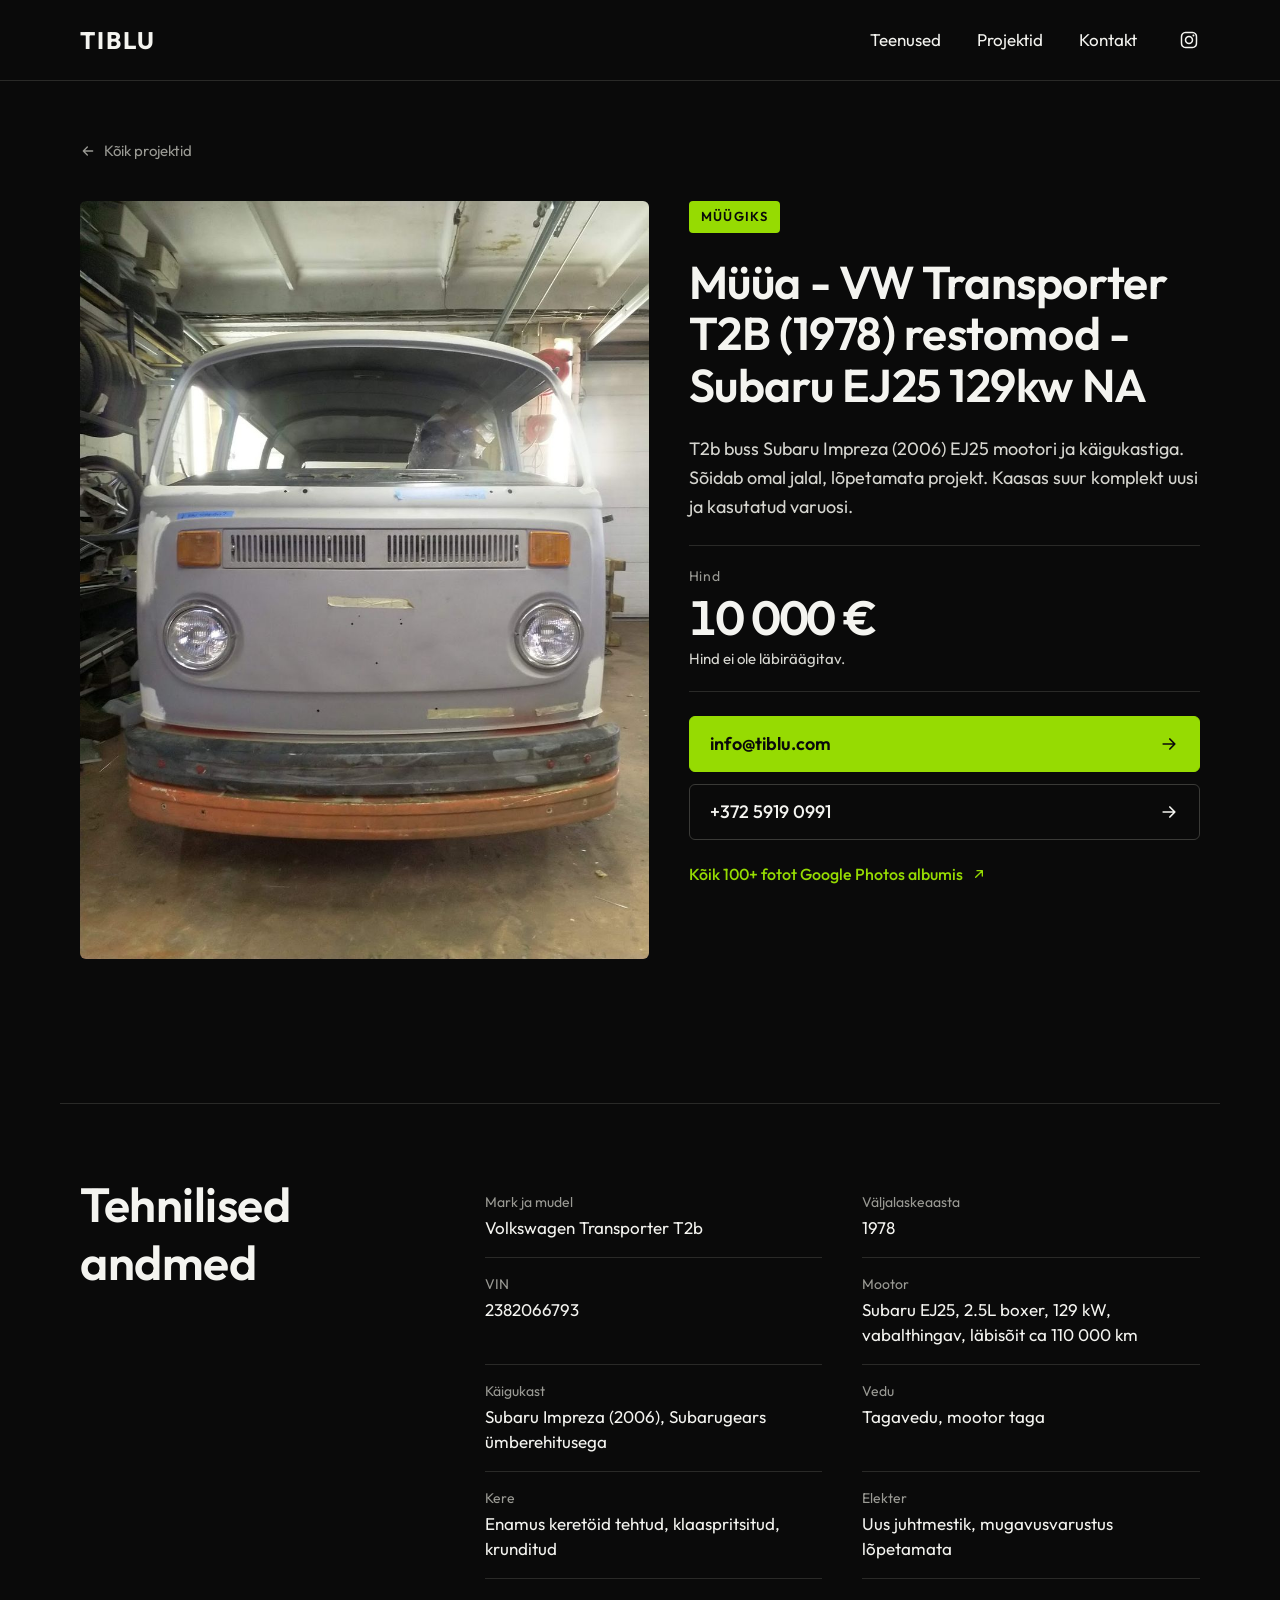
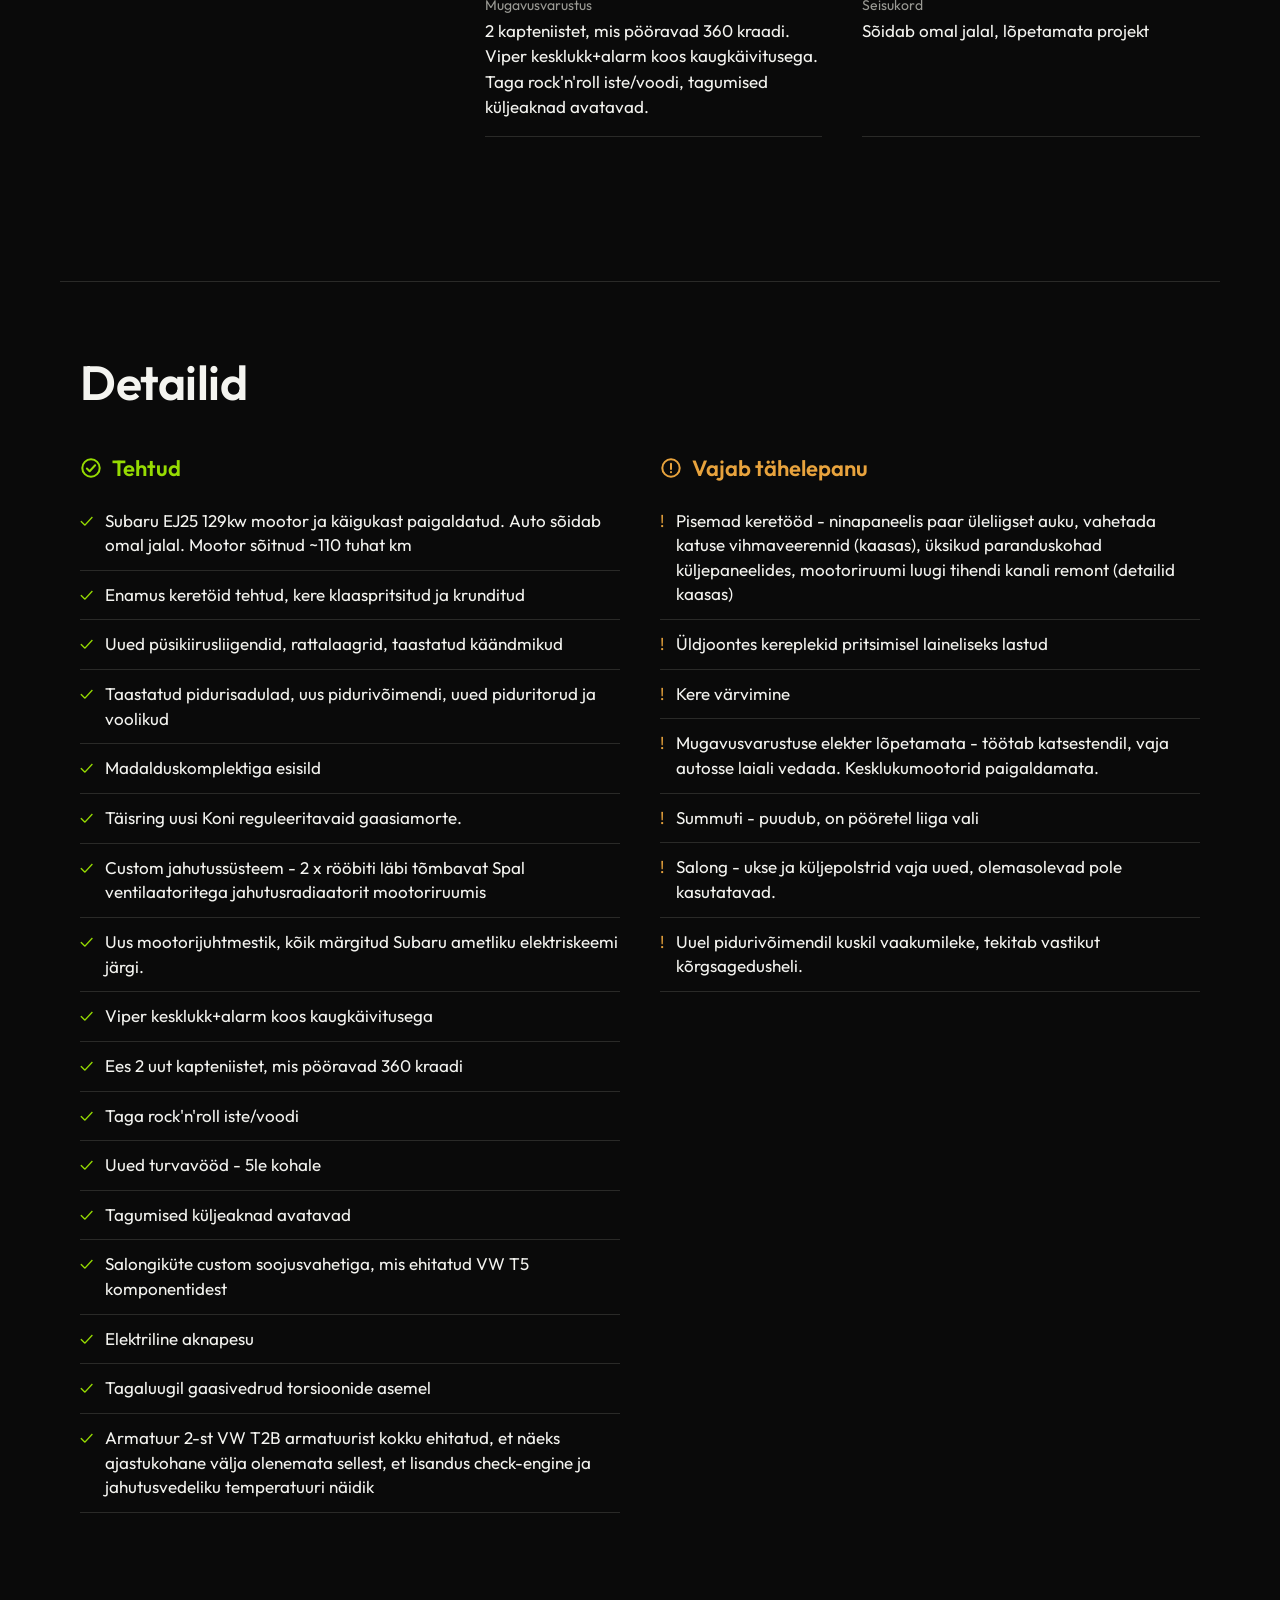
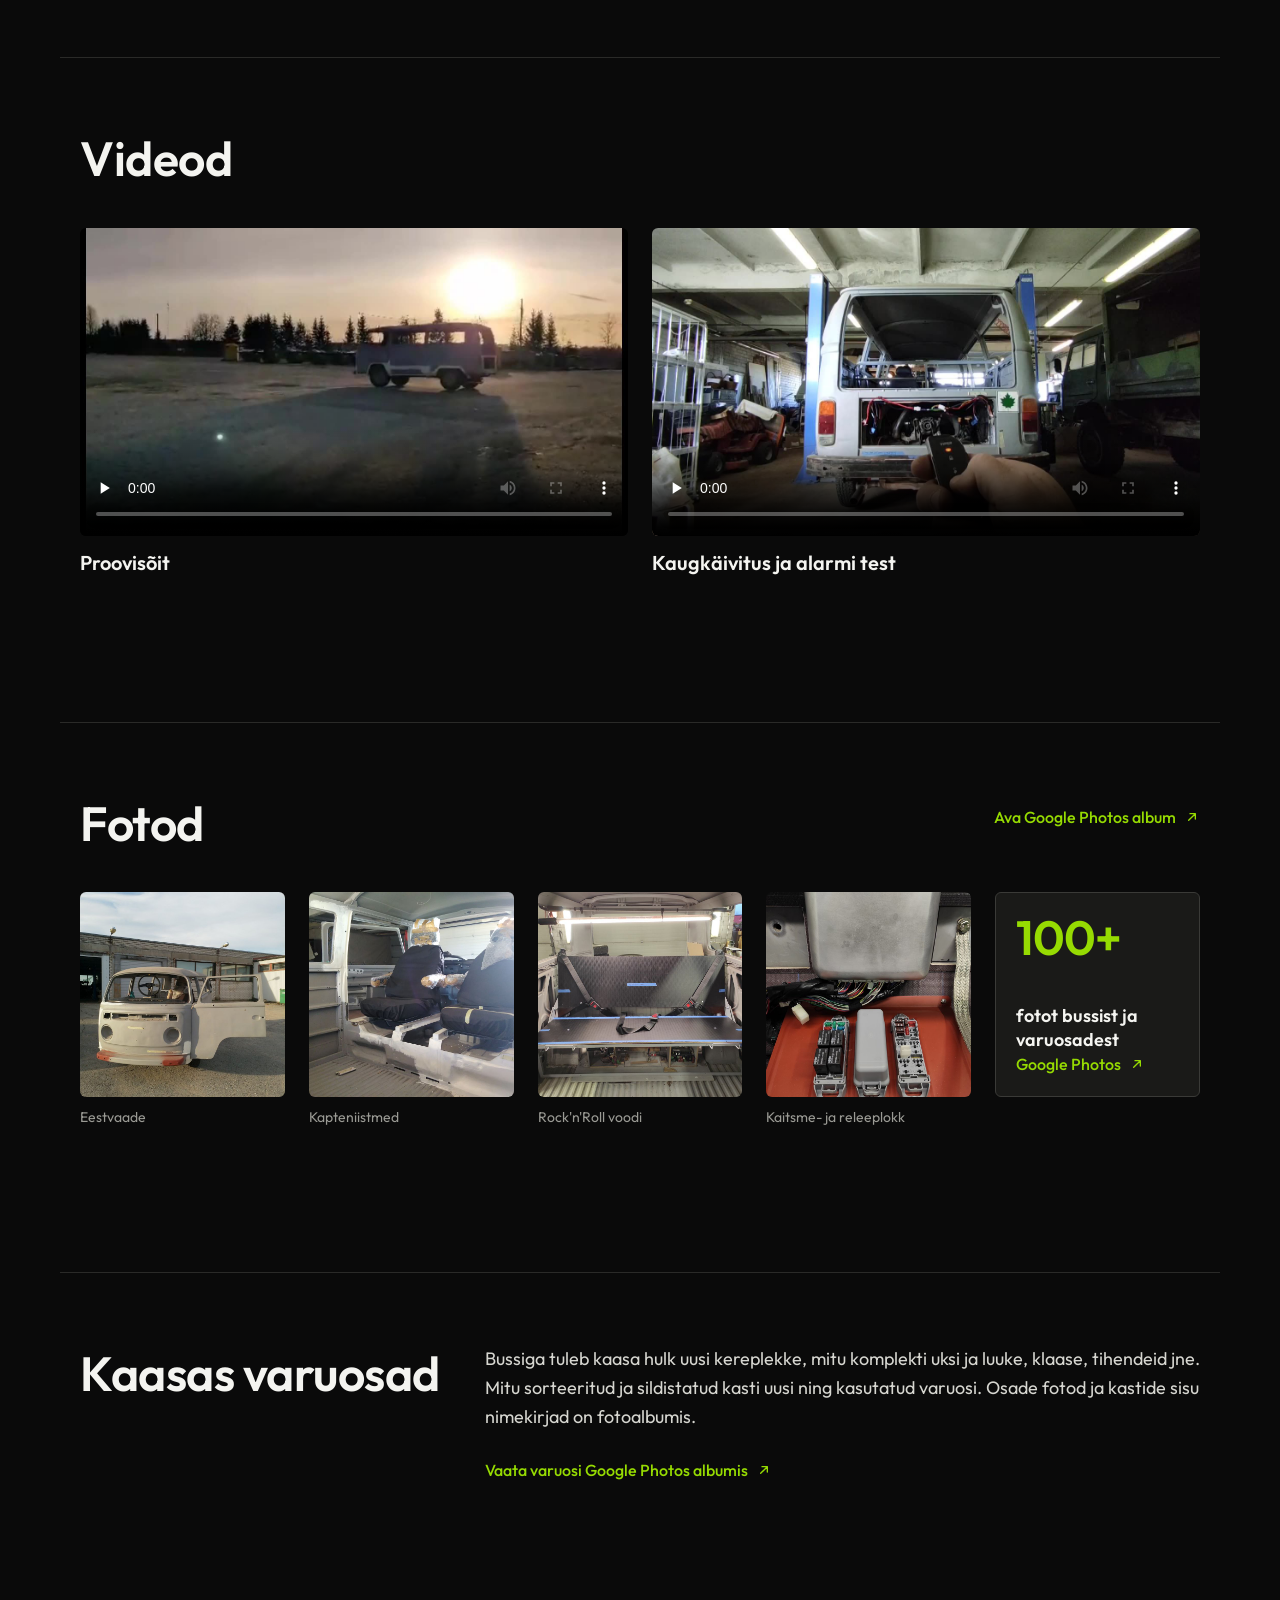
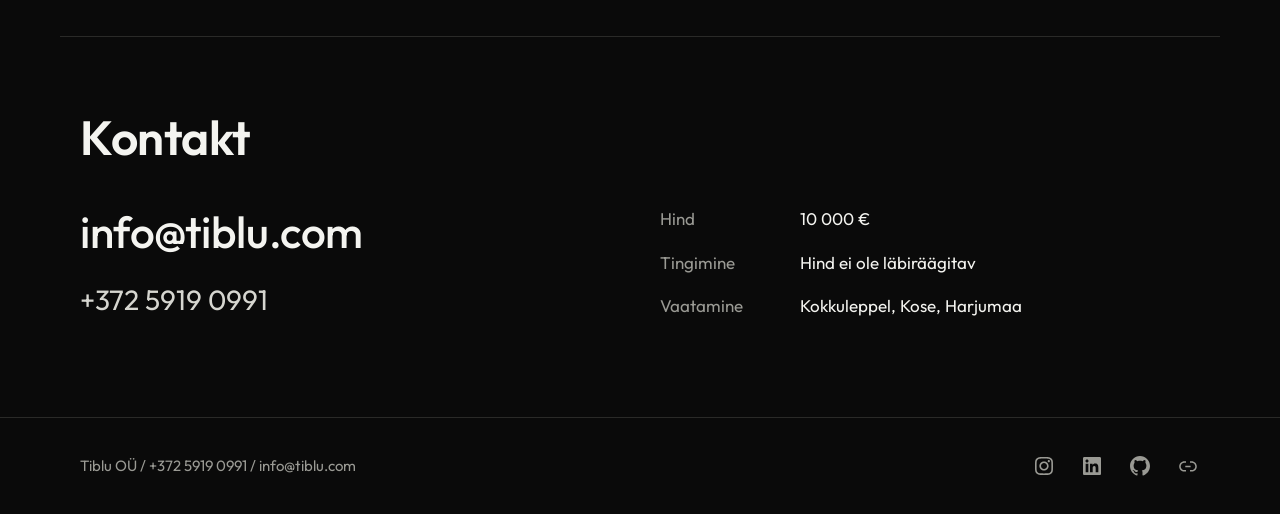
==== muua-vw-transporter-t2b-1978-restomod.html @ f0f24a89 "Add sale page for VW Transporter T2B (1978) restomod New page muua-vw-transporter-t2b-1978-restomod." ====
<!doctype html>
<html lang="et">
<head>
<!-- Google tag (gtag.js) -->
<script async src="https://www.googletagmanager.com/gtag/js?id=G-PZJDCN054G"></script>
<script>
  window.dataLayer = window.dataLayer || [];
  function gtag(){dataLayer.push(arguments);}
  gtag('js', new Date());

  gtag('config', 'G-PZJDCN054G');
</script>
<meta charset="utf-8">
<meta name="viewport" content="width=device-width, initial-scale=1">
<title>Müüa - VW Transporter T2B (1978) restomod - Subaru EJ25 129kw NA</title>
<meta name="description" content="Müüa VW Transporter T2B (1978) restomod Subaru EJ25 2.5L 129 kW vabalthingava mootoriga. Sõidab omal jalal, lõpetamata projekt, kaasas palju varuosi. Hind 10 000 €.">
<link rel="canonical" href="https://tiblu.com/muua-vw-transporter-t2b-1978-restomod.html">
<meta property="og:type" content="product">
<meta property="og:site_name" content="Tiblu OÜ">
<meta property="og:locale" content="et_EE">
<meta property="og:url" content="https://tiblu.com/muua-vw-transporter-t2b-1978-restomod.html">
<meta property="og:title" content="Müüa: VW Transporter T2B (1978) restomod – Subaru EJ25 129 kW">
<meta property="og:description" content="Sõidab omal jalal, lõpetamata projekt, kaasas palju varuosi. Hind 10 000 €, ei ole läbiräägitav.">
<meta property="og:image" content="https://tiblu.com/images/muua-vw-transporter-t2b-1978-restomod/vw-t2b-1978-restomod-subaru-ej25-og.jpg">
<meta property="og:image:type" content="image/jpeg">
<meta property="og:image:width" content="1200">
<meta property="og:image:height" content="630">
<meta property="og:image:alt" content="VW Transporter T2B (1978) kruntvärvis, külgvaade">
<meta property="product:price:amount" content="10000">
<meta property="product:price:currency" content="EUR">
<meta property="product:condition" content="used">
<meta property="product:availability" content="in stock">
<meta name="twitter:card" content="summary_large_image">
<meta name="twitter:title" content="Müüa: VW Transporter T2B (1978) restomod – Subaru EJ25 129 kW">
<meta name="twitter:description" content="Sõidab omal jalal, lõpetamata projekt, kaasas palju varuosi. Hind 10 000 €.">
<meta name="twitter:image" content="https://tiblu.com/images/muua-vw-transporter-t2b-1978-restomod/vw-t2b-1978-restomod-subaru-ej25-og.jpg">
<meta name="twitter:image:alt" content="VW Transporter T2B (1978) kruntvärvis, külgvaade">
<meta name="theme-color" content="#0a0a0a">
<link rel="icon" href="favicon.ico">
<link rel="preconnect" href="https://fonts.googleapis.com">
<link rel="preconnect" href="https://fonts.gstatic.com" crossorigin>
<link rel="stylesheet" href="https://fonts.googleapis.com/css2?family=Outfit:wght@400;500;600;700&amp;display=swap">
<link rel="stylesheet" href="styles.css">
<script type="application/ld+json">
{
  "@context": "https://schema.org",
  "@type": "Car",
  "name": "VW Transporter T2B (1978) restomod – Subaru EJ25 129 kW",
  "description": "VW Transporter T2B (1978) Subaru EJ25 2.5L 129 kW vabalthingava mootori ja Subaru Impreza (2006) käigukastiga. Sõidab omal jalal, lõpetamata projekt, kaasas palju varuosi.",
  "url": "https://tiblu.com/muua-vw-transporter-t2b-1978-restomod.html",
  "image": [
    "https://tiblu.com/images/muua-vw-transporter-t2b-1978-restomod/vw-t2b-1978-restomod-subaru-ej25-og.jpg",
    "https://tiblu.com/images/muua-vw-transporter-t2b-1978-restomod/vw-t2b-1978-restomod-eestvaade-tookojas.jpg",
    "https://tiblu.com/images/muua-vw-transporter-t2b-1978-restomod/vw-t2b-1978-restomod-eestvaade.jpg"
  ],
  "brand": { "@type": "Brand", "name": "Volkswagen" },
  "model": "Transporter T2B",
  "vehicleModelDate": "1978",
  "vehicleIdentificationNumber": "2382066793",
  "bodyType": "Buss",
  "driveWheelConfiguration": "https://schema.org/RearWheelDriveConfiguration",
  "vehicleEngine": {
    "@type": "EngineSpecification",
    "name": "Subaru EJ25",
    "engineDisplacement": { "@type": "QuantitativeValue", "value": 2.5, "unitCode": "LTR" },
    "enginePower": { "@type": "QuantitativeValue", "value": 129, "unitCode": "KWT" }
  },
  "itemCondition": "https://schema.org/UsedCondition",
  "offers": {
    "@type": "Offer",
    "price": "10000",
    "priceCurrency": "EUR",
    "availability": "https://schema.org/InStock",
    "seller": { "@type": "Organization", "name": "Tiblu OÜ", "url": "https://tiblu.com/", "email": "info@tiblu.com", "telephone": "+37259190991" }
  }
}
</script>
</head>
<body>

<header class="site-header">
  <div class="wrap header-inner">
    <a class="logo" href="/">TIBLU</a>
    <nav class="main-nav" aria-label="Peamenüü">
      <a href="/#teenused">Teenused</a>
      <a href="/#projektid">Projektid</a>
      <a href="#kontakt">Kontakt</a>
      <a class="icon-link" href="https://instagram.com/vanaisaautod" aria-label="Instagram"><svg width="24" height="24" viewBox="0 0 24 24" fill="currentColor" aria-hidden="true" focusable="false"><path d="M12,4.622c2.403,0,2.688,0.009,3.637,0.052c0.877,0.04,1.354,0.187,1.671,0.31c0.42,0.163,0.72,0.358,1.035,0.673 c0.315,0.315,0.51,0.615,0.673,1.035c0.123,0.317,0.27,0.794,0.31,1.671c0.043,0.949,0.052,1.234,0.052,3.637 s-0.009,2.688-0.052,3.637c-0.04,0.877-0.187,1.354-0.31,1.671c-0.163,0.42-0.358,0.72-0.673,1.035 c-0.315,0.315-0.615,0.51-1.035,0.673c-0.317,0.123-0.794,0.27-1.671,0.31c-0.949,0.043-1.233,0.052-3.637,0.052 s-2.688-0.009-3.637-0.052c-0.877-0.04-1.354-0.187-1.671-0.31c-0.42-0.163-0.72-0.358-1.035-0.673 c-0.315-0.315-0.51-0.615-0.673-1.035c-0.123-0.317-0.27-0.794-0.31-1.671C4.631,14.688,4.622,14.403,4.622,12 s0.009-2.688,0.052-3.637c0.04-0.877,0.187-1.354,0.31-1.671c0.163-0.42,0.358-0.72,0.673-1.035 c0.315-0.315,0.615-0.51,1.035-0.673c0.317-0.123,0.794-0.27,1.671-0.31C9.312,4.631,9.597,4.622,12,4.622 M12,3 C9.556,3,9.249,3.01,8.289,3.054C7.331,3.098,6.677,3.25,6.105,3.472C5.513,3.702,5.011,4.01,4.511,4.511 c-0.5,0.5-0.808,1.002-1.038,1.594C3.25,6.677,3.098,7.331,3.054,8.289C3.01,9.249,3,9.556,3,12c0,2.444,0.01,2.751,0.054,3.711 c0.044,0.958,0.196,1.612,0.418,2.185c0.23,0.592,0.538,1.094,1.038,1.594c0.5,0.5,1.002,0.808,1.594,1.038 c0.572,0.222,1.227,0.375,2.185,0.418C9.249,20.99,9.556,21,12,21s2.751-0.01,3.711-0.054c0.958-0.044,1.612-0.196,2.185-0.418 c0.592-0.23,1.094-0.538,1.594-1.038c0.5-0.5,0.808-1.002,1.038-1.594c0.222-0.572,0.375-1.227,0.418-2.185 C20.99,14.751,21,14.444,21,12s-0.01-2.751-0.054-3.711c-0.044-0.958-0.196-1.612-0.418-2.185c-0.23-0.592-0.538-1.094-1.038-1.594 c-0.5-0.5-1.002-0.808-1.594-1.038c-0.572-0.222-1.227-0.375-2.185-0.418C14.751,3.01,14.444,3,12,3L12,3z M12,7.378 c-2.552,0-4.622,2.069-4.622,4.622S9.448,16.622,12,16.622s4.622-2.069,4.622-4.622S14.552,7.378,12,7.378z M12,15 c-1.657,0-3-1.343-3-3s1.343-3,3-3s3,1.343,3,3S13.657,15,12,15z M16.804,6.116c-0.596,0-1.08,0.484-1.08,1.08 s0.484,1.08,1.08,1.08c0.596,0,1.08-0.484,1.08-1.08S17.401,6.116,16.804,6.116z"></path></svg></a>
    </nav>
  </div>
</header>

<main>
  <section class="wrap sale-hero">
    <a class="back-link" href="/#projektid"><svg width="16" height="16" viewBox="0 0 24 24" fill="none" stroke="currentColor" stroke-width="2" stroke-linecap="round" stroke-linejoin="round" aria-hidden="true" focusable="false"><path d="M19 12H5M11 6l-6 6 6 6"></path></svg>Kõik projektid</a>

    <div class="sale-hero-grid">
      <div class="sale-hero-media">
        <img src="images/muua-vw-transporter-t2b-1978-restomod/vw-t2b-1978-restomod-eestvaade-tookojas.jpg" alt="VW Transporter T2B (1978) kruntvärvis, eestvaade töökojas" width="960" height="1280" fetchpriority="high" decoding="async">
      </div>

      <div class="sale-hero-info">
        <span class="badge">Müügiks</span>
        <h1 id="top">Müüa - VW Transporter T2B (1978) restomod - Subaru EJ25 129kw NA</h1>
        <p class="sale-lead">T2b buss Subaru Impreza (2006) EJ25 mootori ja käigukastiga. Sõidab omal jalal, lõpetamata projekt. Kaasas suur komplekt uusi ja kasutatud varuosi.</p>

        <div class="price">
          <div class="price-label">Hind</div>
          <div class="price-value">10 000 €</div>
          <div class="price-note">Hind ei ole läbiräägitav.</div>
        </div>

        <div class="cta">
          <a class="button button-primary" href="mailto:info@tiblu.com?subject=VW%20Transporter%20T2B%20(1978)%20restomod">info@tiblu.com<svg width="20" height="20" viewBox="0 0 24 24" fill="none" stroke="currentColor" stroke-width="2" stroke-linecap="round" stroke-linejoin="round" aria-hidden="true" focusable="false"><path d="M5 12h14M13 6l6 6-6 6"></path></svg></a>
          <a class="button" href="tel:+37259190991">+372 5919 0991<svg width="20" height="20" viewBox="0 0 24 24" fill="none" stroke="currentColor" stroke-width="2" stroke-linecap="round" stroke-linejoin="round" aria-hidden="true" focusable="false"><path d="M5 12h14M13 6l6 6-6 6"></path></svg></a>
          <a class="arrow-link" href="https://photos.app.goo.gl/4qUQfoAeT7dQmYuS6" target="_blank" rel="noopener">Kõik 100+ fotot Google Photos albumis<svg width="16" height="16" viewBox="0 0 24 24" fill="none" stroke="currentColor" stroke-width="2" stroke-linecap="round" stroke-linejoin="round" aria-hidden="true" focusable="false"><path d="M7 17L17 7M9 7h8v8"></path></svg></a>
        </div>
      </div>
    </div>
  </section>

  <section id="tehnilised-andmed" class="wrap section section-split">
    <h2>Tehnilised andmed</h2>
    <dl class="specs">
      <div><dt>Mark ja mudel</dt><dd>Volkswagen Transporter T2b</dd></div>
      <div><dt>Väljalaskeaasta</dt><dd>1978</dd></div>
      <div><dt>VIN</dt><dd>2382066793</dd></div>
      <div><dt>Mootor</dt><dd>Subaru EJ25, 2.5L boxer, 129 kW, vabalthingav, läbisõit ca 110 000 km</dd></div>
      <div><dt>Käigukast</dt><dd>Subaru Impreza (2006), Subarugears ümberehitusega</dd></div>
      <div><dt>Vedu</dt><dd>Tagavedu, mootor taga</dd></div>
      <div><dt>Kere</dt><dd>Enamus keretöid tehtud, klaaspritsitud, krunditud</dd></div>
      <div><dt>Elekter</dt><dd>Uus juhtmestik, mugavusvarustus lõpetamata</dd></div>
      <div><dt>Mugavusvarustus</dt><dd>2 kapteniistet, mis pööravad 360 kraadi. Viper kesklukk+alarm koos kaugkäivitusega. Taga rock'n'roll iste/voodi, tagumised küljeaknad avatavad.</dd></div>
      <div><dt>Seisukord</dt><dd>Sõidab omal jalal, lõpetamata projekt</dd></div>
    </dl>
  </section>

  <section id="detailid" class="wrap section">
    <h2>Detailid</h2>
    <div class="checklists">
      <div class="checklist">
        <h3><svg width="22" height="22" viewBox="0 0 24 24" fill="none" stroke="currentColor" stroke-width="2.2" stroke-linecap="round" stroke-linejoin="round" aria-hidden="true" focusable="false"><circle cx="12" cy="12" r="9.5"></circle><path d="M7.5 12.5l3 3 6-6.5"></path></svg>Tehtud</h3>
        <ul>
          <li>Subaru EJ25 129kw mootor ja käigukast paigaldatud. Auto sõidab omal jalal. Mootor sõitnud ~110 tuhat km</li>
          <li>Enamus keretöid tehtud, kere klaaspritsitud ja krunditud</li>
          <li>Uued püsikiirusliigendid, rattalaagrid, taastatud käändmikud</li>
          <li>Taastatud pidurisadulad, uus pidurivõimendi, uued piduritorud ja voolikud</li>
          <li>Madalduskomplektiga esisild</li>
          <li>Täisring uusi Koni reguleeritavaid gaasiamorte.</li>
          <li>Custom jahutussüsteem - 2 x rööbiti läbi tõmbavat Spal ventilaatoritega jahutusradiaatorit mootoriruumis</li>
          <li>Uus mootorijuhtmestik, kõik märgitud Subaru ametliku elektriskeemi järgi.</li>
          <li>Viper kesklukk+alarm koos kaugkäivitusega</li>
          <li>Ees 2 uut kapteniistet, mis pööravad 360 kraadi</li>
          <li>Taga rock'n'roll iste/voodi</li>
          <li>Uued turvavööd - 5le kohale</li>
          <li>Tagumised küljeaknad avatavad</li>
          <li>Salongiküte custom soojusvahetiga, mis ehitatud VW T5 komponentidest</li>
          <li>Elektriline aknapesu</li>
          <li>Tagaluugil gaasivedrud torsioonide asemel</li>
          <li>Armatuur 2-st VW T2B armatuurist kokku ehitatud, et näeks ajastukohane välja olenemata sellest, et lisandus check-engine ja jahutusvedeliku temperatuuri näidik</li>
        </ul>
      </div>
      <div class="checklist checklist-warn">
        <h3><svg width="22" height="22" viewBox="0 0 24 24" fill="none" stroke="currentColor" stroke-width="2.2" stroke-linecap="round" stroke-linejoin="round" aria-hidden="true" focusable="false"><circle cx="12" cy="12" r="9.5"></circle><path d="M12 7.5v5.5M12 16.5v.01"></path></svg>Vajab tähelepanu</h3>
        <ul>
          <li>Pisemad keretööd - ninapaneelis paar üleliigset auku, vahetada katuse vihmaveerennid (kaasas), üksikud paranduskohad küljepaneelides, mootoriruumi luugi tihendi kanali remont (detailid kaasas)</li>
          <li>Üldjoontes kereplekid pritsimisel laineliseks lastud</li>
          <li>Kere värvimine</li>
          <li>Mugavusvarustuse elekter lõpetamata - töötab katsestendil, vaja autosse laiali vedada. Kesklukumootorid paigaldamata.</li>
          <li>Summuti - puudub, on pööretel liiga vali</li>
          <li>Salong - ukse ja küljepolstrid vaja uued, olemasolevad pole kasutatavad.</li>
          <li>Uuel pidurivõimendil kuskil vaakumileke, tekitab vastikut kõrgsagedusheli.</li>
        </ul>
      </div>
    </div>
  </section>

  <section id="videod" class="wrap section">
    <h2>Videod</h2>
    <div class="videos">
      <figure>
        <video controls preload="none" playsinline width="1280" height="720" poster="images/muua-vw-transporter-t2b-1978-restomod/vw-t2b-1978-subaru-ej25-proovisoit-poster.jpg">
          <source src="images/muua-vw-transporter-t2b-1978-restomod/vw-t2b-1978-subaru-ej25-proovisoit.mp4" type="video/mp4">
        </video>
        <figcaption>Proovisõit</figcaption>
      </figure>
      <figure>
        <video controls preload="none" playsinline width="1280" height="720" poster="images/muua-vw-transporter-t2b-1978-restomod/vw-t2b-1978-kaugkaivitus-alarm-poster.jpg">
          <source src="images/muua-vw-transporter-t2b-1978-restomod/vw-t2b-1978-kaugkaivitus-alarm.mp4" type="video/mp4">
        </video>
        <figcaption>Kaugkäivitus ja alarmi test</figcaption>
      </figure>
    </div>
  </section>

  <section id="fotod" class="wrap section">
    <div class="group-head">
      <h2>Fotod</h2>
      <a class="arrow-link" href="https://photos.app.goo.gl/4qUQfoAeT7dQmYuS6" target="_blank" rel="noopener">Ava Google Photos album<svg width="16" height="16" viewBox="0 0 24 24" fill="none" stroke="currentColor" stroke-width="2" stroke-linecap="round" stroke-linejoin="round" aria-hidden="true" focusable="false"><path d="M7 17L17 7M9 7h8v8"></path></svg></a>
    </div>
    <div class="gallery">
      <figure>
        <img src="images/muua-vw-transporter-t2b-1978-restomod/vw-t2b-1978-restomod-eestvaade.jpg" alt="VW T2B eestvaade õues, juhiuks avatud" width="800" height="800" loading="lazy" decoding="async">
        <figcaption>Eestvaade</figcaption>
      </figure>
      <figure>
        <img src="images/muua-vw-transporter-t2b-1978-restomod/vw-t2b-1978-kapteniistmed.jpg" alt="Kaks pööratavat kapteniistet salongis" width="800" height="800" loading="lazy" decoding="async">
        <figcaption>Kapteniistmed</figcaption>
      </figure>
      <figure>
        <img src="images/muua-vw-transporter-t2b-1978-restomod/vw-t2b-1978-rock-n-roll-voodi.jpg" alt="Rock'n'Roll iste/voodi salongi tagaosas" width="800" height="800" loading="lazy" decoding="async">
        <figcaption>Rock'n'Roll voodi</figcaption>
      </figure>
      <figure>
        <img src="images/muua-vw-transporter-t2b-1978-restomod/vw-t2b-1978-kaitsme-ja-releeplokk.jpg" alt="Kaitsme- ja releeplokk" width="800" height="800" loading="lazy" decoding="async">
        <figcaption>Kaitsme- ja releeplokk</figcaption>
      </figure>
      <a class="album-tile" href="https://photos.app.goo.gl/4qUQfoAeT7dQmYuS6" target="_blank" rel="noopener">
        <span class="album-tile-count">100+</span>
        <span>
          <span class="album-tile-text">fotot bussist ja varuosadest</span>
          <span class="arrow-link">Google Photos<svg width="16" height="16" viewBox="0 0 24 24" fill="none" stroke="currentColor" stroke-width="2" stroke-linecap="round" stroke-linejoin="round" aria-hidden="true" focusable="false"><path d="M7 17L17 7M9 7h8v8"></path></svg></span>
        </span>
      </a>
    </div>
  </section>

  <section id="varuosad" class="wrap section section-split">
    <h2>Kaasas varuosad</h2>
    <div class="parts">
      <p>Bussiga tuleb kaasa hulk uusi kereplekke, mitu komplekti uksi ja luuke, klaase, tihendeid jne. Mitu sorteeritud ja sildistatud kasti uusi ning kasutatud varuosi. Osade fotod ja kastide sisu nimekirjad on fotoalbumis.</p>
      <a class="arrow-link" href="https://photos.app.goo.gl/4qUQfoAeT7dQmYuS6" target="_blank" rel="noopener">Vaata varuosi Google Photos albumis<svg width="16" height="16" viewBox="0 0 24 24" fill="none" stroke="currentColor" stroke-width="2" stroke-linecap="round" stroke-linejoin="round" aria-hidden="true" focusable="false"><path d="M7 17L17 7M9 7h8v8"></path></svg></a>
    </div>
  </section>

  <section id="kontakt" class="wrap section">
    <h2>Kontakt</h2>
    <div class="contact">
      <div class="contact-main">
        <a class="contact-email" href="mailto:info@tiblu.com?subject=VW%20Transporter%20T2B%20(1978)%20restomod">info@tiblu.com</a>
        <a class="contact-phone" href="tel:+37259190991">+372 5919 0991</a>
      </div>
      <dl class="contact-details">
        <dt>Hind</dt><dd>10 000 €</dd>
        <dt>Tingimine</dt><dd>Hind ei ole läbiräägitav</dd>
        <dt>Vaatamine</dt><dd>Kokkuleppel, Kose, Harjumaa</dd>
      </dl>
    </div>
  </section>
</main>

<footer class="site-footer">
  <div class="wrap footer-inner">
    <span>Tiblu OÜ / +372 5919 0991 / info@tiblu.com</span>
    <nav class="social" aria-label="Sotsiaalmeedia">
      <a class="icon-link" href="https://instagram.com/vanaisaautod" aria-label="Instagram"><svg width="24" height="24" viewBox="0 0 24 24" fill="currentColor" aria-hidden="true" focusable="false"><path d="M12,4.622c2.403,0,2.688,0.009,3.637,0.052c0.877,0.04,1.354,0.187,1.671,0.31c0.42,0.163,0.72,0.358,1.035,0.673 c0.315,0.315,0.51,0.615,0.673,1.035c0.123,0.317,0.27,0.794,0.31,1.671c0.043,0.949,0.052,1.234,0.052,3.637 s-0.009,2.688-0.052,3.637c-0.04,0.877-0.187,1.354-0.31,1.671c-0.163,0.42-0.358,0.72-0.673,1.035 c-0.315,0.315-0.615,0.51-1.035,0.673c-0.317,0.123-0.794,0.27-1.671,0.31c-0.949,0.043-1.233,0.052-3.637,0.052 s-2.688-0.009-3.637-0.052c-0.877-0.04-1.354-0.187-1.671-0.31c-0.42-0.163-0.72-0.358-1.035-0.673 c-0.315-0.315-0.51-0.615-0.673-1.035c-0.123-0.317-0.27-0.794-0.31-1.671C4.631,14.688,4.622,14.403,4.622,12 s0.009-2.688,0.052-3.637c0.04-0.877,0.187-1.354,0.31-1.671c0.163-0.42,0.358-0.72,0.673-1.035 c0.315-0.315,0.615-0.51,1.035-0.673c0.317-0.123,0.794-0.27,1.671-0.31C9.312,4.631,9.597,4.622,12,4.622 M12,3 C9.556,3,9.249,3.01,8.289,3.054C7.331,3.098,6.677,3.25,6.105,3.472C5.513,3.702,5.011,4.01,4.511,4.511 c-0.5,0.5-0.808,1.002-1.038,1.594C3.25,6.677,3.098,7.331,3.054,8.289C3.01,9.249,3,9.556,3,12c0,2.444,0.01,2.751,0.054,3.711 c0.044,0.958,0.196,1.612,0.418,2.185c0.23,0.592,0.538,1.094,1.038,1.594c0.5,0.5,1.002,0.808,1.594,1.038 c0.572,0.222,1.227,0.375,2.185,0.418C9.249,20.99,9.556,21,12,21s2.751-0.01,3.711-0.054c0.958-0.044,1.612-0.196,2.185-0.418 c0.592-0.23,1.094-0.538,1.594-1.038c0.5-0.5,0.808-1.002,1.038-1.594c0.222-0.572,0.375-1.227,0.418-2.185 C20.99,14.751,21,14.444,21,12s-0.01-2.751-0.054-3.711c-0.044-0.958-0.196-1.612-0.418-2.185c-0.23-0.592-0.538-1.094-1.038-1.594 c-0.5-0.5-1.002-0.808-1.594-1.038c-0.572-0.222-1.227-0.375-2.185-0.418C14.751,3.01,14.444,3,12,3L12,3z M12,7.378 c-2.552,0-4.622,2.069-4.622,4.622S9.448,16.622,12,16.622s4.622-2.069,4.622-4.622S14.552,7.378,12,7.378z M12,15 c-1.657,0-3-1.343-3-3s1.343-3,3-3s3,1.343,3,3S13.657,15,12,15z M16.804,6.116c-0.596,0-1.08,0.484-1.08,1.08 s0.484,1.08,1.08,1.08c0.596,0,1.08-0.484,1.08-1.08S17.401,6.116,16.804,6.116z"></path></svg></a>
      <a class="icon-link" href="https://ee.linkedin.com/company/tiblu-o%C3%BC" aria-label="LinkedIn"><svg width="24" height="24" viewBox="0 0 24 24" fill="currentColor" aria-hidden="true" focusable="false"><path d="M19.7,3H4.3C3.582,3,3,3.582,3,4.3v15.4C3,20.418,3.582,21,4.3,21h15.4c0.718,0,1.3-0.582,1.3-1.3V4.3 C21,3.582,20.418,3,19.7,3z M8.339,18.338H5.667v-8.59h2.672V18.338z M7.004,8.574c-0.857,0-1.549-0.694-1.549-1.548 c0-0.855,0.691-1.548,1.549-1.548c0.854,0,1.547,0.694,1.547,1.548C8.551,7.881,7.858,8.574,7.004,8.574z M18.339,18.338h-2.669 v-4.177c0-0.996-0.017-2.278-1.387-2.278c-1.389,0-1.601,1.086-1.601,2.206v4.249h-2.667v-8.59h2.559v1.174h0.037 c0.356-0.675,1.227-1.387,2.526-1.387c2.703,0,3.203,1.779,3.203,4.092V18.338z"></path></svg></a>
      <a class="icon-link" href="https://github.com/tiblu" aria-label="GitHub"><svg width="24" height="24" viewBox="0 0 24 24" fill="currentColor" aria-hidden="true" focusable="false"><path d="M12,2C6.477,2,2,6.477,2,12c0,4.419,2.865,8.166,6.839,9.489c0.5,0.09,0.682-0.218,0.682-0.484 c0-0.236-0.009-0.866-0.014-1.699c-2.782,0.602-3.369-1.34-3.369-1.34c-0.455-1.157-1.11-1.465-1.11-1.465 c-0.909-0.62,0.069-0.608,0.069-0.608c1.004,0.071,1.532,1.03,1.532,1.03c0.891,1.529,2.341,1.089,2.91,0.833 c0.091-0.647,0.349-1.086,0.635-1.337c-2.22-0.251-4.555-1.111-4.555-4.943c0-1.091,0.39-1.984,1.03-2.682 C6.546,8.54,6.202,7.524,6.746,6.148c0,0,0.84-0.269,2.75,1.025C10.295,6.95,11.15,6.84,12,6.836 c0.85,0.004,1.705,0.114,2.504,0.336c1.909-1.294,2.748-1.025,2.748-1.025c0.546,1.376,0.202,2.394,0.1,2.646 c0.64,0.699,1.026,1.591,1.026,2.682c0,3.841-2.337,4.687-4.565,4.935c0.359,0.307,0.679,0.917,0.679,1.852 c0,1.335-0.012,2.415-0.012,2.741c0,0.269,0.18,0.579,0.688,0.481C19.138,20.161,22,16.416,22,12C22,6.477,17.523,2,12,2z"></path></svg></a>
      <a class="icon-link" href="https://www.printables.com/@tiblu_995204" aria-label="Printables"><svg width="24" height="24" viewBox="0 0 24 24" fill="currentColor" aria-hidden="true" focusable="false"><path d="M15.6,7.2H14v1.5h1.6c2,0,3.7,1.7,3.7,3.7s-1.7,3.7-3.7,3.7H14v1.5h1.6c2.8,0,5.2-2.3,5.2-5.2,0-2.9-2.3-5.2-5.2-5.2zM4.7,12.4c0-2,1.7-3.7,3.7-3.7H10V7.2H8.4c-2.9,0-5.2,2.3-5.2,5.2,0,2.9,2.3,5.2,5.2,5.2H10v-1.5H8.4c-2,0-3.7-1.7-3.7-3.7zm4.6.9h5.3v-1.5H9.3v1.5z"></path></svg></a>
    </nav>
  </div>
</footer>

</body>
</html>
---- styles.css ----
:root {
  --bg: #0a0a0a;
  --bg-raised: #1a1a18;
  --fg: #f4f4f0;
  --fg-soft: #d6d6d0;
  --muted: #9a9a94;
  --line: #2a2a28;
  --line-strong: #3a3a37;
  --accent: #96db02;
  --warn: #e8a33d;
  --wrap: 1120px;
  --gutter: 20px;
}

*, *::before, *::after { box-sizing: border-box; }

html { scroll-behavior: smooth; scroll-padding-top: 16px; }

body {
  margin: 0;
  background: var(--bg);
  color: var(--fg);
  font-family: Outfit, system-ui, sans-serif;
  font-size: 16px;
  line-height: 1.5;
  -webkit-font-smoothing: antialiased;
}

a { color: var(--fg); text-decoration: none; }
a:hover { color: var(--accent); }
a:focus-visible, button:focus-visible { outline: 2px solid var(--accent); outline-offset: 2px; }

h1, h2, h3, h4, p, ul, dl, dd { margin: 0; }
img { display: block; max-width: 100%; }

.wrap {
  width: 100%;
  max-width: calc(var(--wrap) + 2 * var(--gutter));
  margin: 0 auto;
  padding: 0 var(--gutter);
}

.muted { color: var(--muted); font-size: 15px; }

/* Header */
.site-header { border-bottom: 1px solid var(--line); }
.header-inner { height: 80px; display: flex; align-items: center; justify-content: space-between; }
.logo { font-size: 24px; font-weight: 700; letter-spacing: 0.08em; }
.main-nav { display: flex; align-items: center; gap: 36px; font-size: 17px; }
.main-nav .icon-link { margin: 0 -11px 0 -6px; }

.icon-link {
  display: flex; align-items: center; justify-content: center;
  width: 44px; height: 44px;
}
.main-nav .icon-link svg { width: 22px; height: 22px; }

/* Sections */
.section { margin-top: 144px; padding-top: 72px; border-top: 1px solid var(--line); display: flex; flex-direction: column; gap: 40px; }
.section-first { margin-top: 0; padding-top: 96px; border-top: 0; gap: 48px; }
.section h1, .section h2 { font-size: 48px; font-weight: 600; letter-spacing: -0.01em; line-height: 1.2; }

/* Services */
.services { display: grid; grid-template-columns: repeat(4, minmax(0, 1fr)); gap: 48px 32px; }
.service { display: flex; flex-direction: column; gap: 12px; }
.service h3 { font-size: 20px; font-weight: 600; color: var(--accent); }
.service ul { padding: 0; list-style: none; font-size: 17px; line-height: 1.45; }
.service li { padding: 11px 0; border-bottom: 1px solid var(--line); }

.arrow-link {
  display: inline-flex; align-items: center; gap: 8px; align-self: flex-start;
  min-height: 44px; font-size: 16px; font-weight: 500; color: var(--accent);
}
.arrow-link:hover { color: var(--fg); }

/* Projects */
.group-head { display: flex; align-items: baseline; justify-content: space-between; }
.group-head h3 { font-size: 26px; font-weight: 600; }
.group-head-spaced { margin-top: 48px; }

.cards { display: grid; grid-template-columns: repeat(3, minmax(0, 1fr)); gap: 64px 40px; }
.card { display: flex; flex-direction: column; gap: 14px; }
.card-years { font-size: 14px; color: var(--muted); letter-spacing: 0.04em; margin-top: 6px; }
.card h4 { font-size: 22px; line-height: 1.3; font-weight: 600; }
.card-ids { display: flex; flex-direction: column; gap: 2px; font-size: 13px; color: var(--muted); letter-spacing: 0.02em; font-variant-numeric: tabular-nums; }
.card-desc { font-size: 16px; line-height: 1.65; color: var(--fg-soft); white-space: pre-line; }
.card-links { display: flex; flex-wrap: wrap; gap: 0 28px; }

.badge {
  align-self: flex-start;
  padding: 6px 12px; border-radius: 4px;
  background: var(--accent); color: var(--bg);
  font-size: 13px; font-weight: 600; letter-spacing: 0.1em; text-transform: uppercase; line-height: 1.5;
}
.car .badge { position: absolute; top: 12px; left: 12px; z-index: 1; font-size: 12px; padding: 5px 10px; }

/* Carousel */
.car {
  position: relative; aspect-ratio: 1 / 1;
  border-radius: 6px; overflow: hidden; background: var(--bg-raised);
  touch-action: pan-y; user-select: none;
}
.car img { width: 100%; height: 100%; object-fit: cover; }
.car img:not(.is-active) { display: none; }

.car-nav {
  position: absolute; top: 50%; transform: translateY(-50%);
  width: 44px; height: 44px; padding: 0; border: 0; border-radius: 50%;
  background: rgba(10, 10, 10, 0.6); color: var(--fg);
  display: flex; align-items: center; justify-content: center; cursor: pointer;
  opacity: 0; transition: opacity 0.15s, background 0.15s;
}
.car-nav:hover { background: rgba(10, 10, 10, 0.85); }
.car-prev { left: 10px; }
.car-next { right: 10px; }
.car:hover .car-nav, .car-nav:focus-visible { opacity: 1; }
@media (hover: none) { .car-nav { display: none; } }

.car-dots { position: absolute; left: 0; right: 0; bottom: 6px; display: flex; justify-content: center; }
.car-dot {
  width: 28px; height: 28px; padding: 0; border: 0; background: transparent; cursor: pointer;
  display: flex; align-items: center; justify-content: center;
}
.car-dot::before {
  content: ""; width: 8px; height: 8px; border-radius: 50%;
  background: rgba(244, 244, 240, 0.45); box-shadow: 0 0 0 1px rgba(0, 0, 0, 0.3);
}
.car-dot[aria-current="true"]::before { background: var(--fg); }

/* Contact */
.contact { display: grid; grid-template-columns: repeat(2, minmax(0, 1fr)); gap: 40px; }
.contact-main { display: flex; flex-direction: column; gap: 20px; }
.contact-email { font-size: 44px; font-weight: 500; letter-spacing: -0.01em; line-height: 1.2; overflow-wrap: anywhere; }
.contact-phone { font-size: 28px; color: var(--fg-soft); }
.contact-details { display: grid; grid-template-columns: 140px 1fr; row-gap: 16px; font-size: 17px; line-height: 1.55; }
.contact-details dt { color: var(--muted); }

/* Sale page */
.back-link { display: inline-flex; align-items: center; gap: 8px; align-self: flex-start; min-height: 44px; font-size: 15px; color: var(--muted); }

.sale-hero { padding-top: 48px; display: flex; flex-direction: column; gap: 28px; }
.sale-hero-grid { display: flex; flex-wrap: wrap; gap: 40px; }
.sale-hero-media { flex: 1 1 420px; min-width: 0; border-radius: 6px; overflow: hidden; background: var(--bg-raised); }
.sale-hero-media img { width: 100%; height: 100%; aspect-ratio: 3 / 4; object-fit: cover; }
.sale-hero-info { flex: 1.15 1 340px; min-width: 0; display: flex; flex-direction: column; gap: 24px; }
.sale-hero-info h1 { font-size: 46px; font-weight: 600; letter-spacing: -0.01em; line-height: 1.12; }
.sale-lead { font-size: 18px; line-height: 1.6; color: var(--fg-soft); }

.price { padding: 20px 0; border-top: 1px solid var(--line); border-bottom: 1px solid var(--line); display: flex; flex-direction: column; gap: 4px; }
.price-label { font-size: 14px; color: var(--muted); letter-spacing: 0.04em; }
.price-value { font-size: 48px; font-weight: 600; letter-spacing: -0.01em; line-height: 1.1; font-variant-numeric: tabular-nums; }
.price-note { font-size: 15px; color: var(--fg-soft); }

.cta { display: flex; flex-direction: column; gap: 12px; }
.button {
  display: flex; align-items: center; justify-content: space-between; gap: 12px;
  min-height: 56px; padding: 0 20px; border-radius: 6px; border: 1px solid var(--line-strong);
  font-size: 18px; font-weight: 500;
}
.button-primary { background: var(--accent); border-color: var(--accent); color: var(--bg); font-weight: 600; }
.button-primary:hover { background: var(--fg); border-color: var(--fg); color: var(--bg); }

.section-split { flex-direction: row; flex-wrap: wrap; gap: 32px 40px; }
.section-split > h2 { flex: 1 1 300px; }
.section-split > :not(h2) { flex: 2.4 1 560px; min-width: 0; }

.specs { display: grid; grid-template-columns: repeat(2, minmax(0, 1fr)); column-gap: 40px; font-size: 17px; }
.specs > div { padding: 16px 0; border-bottom: 1px solid var(--line); display: flex; flex-direction: column; gap: 2px; }
.specs dt { font-size: 14px; color: var(--muted); }

.checklists { display: grid; grid-template-columns: repeat(2, minmax(0, 1fr)); gap: 48px 40px; }
.checklist { display: flex; flex-direction: column; gap: 12px; }
.checklist h3 { display: flex; align-items: center; gap: 10px; font-size: 22px; font-weight: 600; color: var(--accent); }
.checklist-warn h3 { color: var(--warn); }
.checklist ul { padding: 0; list-style: none; font-size: 17px; line-height: 1.45; }
.checklist li { padding: 12px 0; border-bottom: 1px solid var(--line); display: flex; gap: 12px; align-items: baseline; }
.checklist li::before { content: "✓"; flex: none; color: var(--accent); }
.checklist-warn li::before { content: "!"; color: var(--warn); }

.videos { display: grid; grid-template-columns: repeat(2, minmax(0, 1fr)); gap: 32px 24px; }
.videos figure, .gallery figure { margin: 0; display: flex; flex-direction: column; gap: 12px; }
.videos video { display: block; width: 100%; height: auto; aspect-ratio: 16 / 9; object-fit: cover; border-radius: 6px; background: var(--bg-raised); }
.videos figcaption { font-size: 20px; font-weight: 600; }

.gallery { display: grid; grid-template-columns: repeat(5, minmax(0, 1fr)); gap: 24px; }
.gallery figure { gap: 10px; }
.gallery img { width: 100%; height: auto; aspect-ratio: 1 / 1; object-fit: cover; border-radius: 6px; background: var(--bg-raised); }
.gallery figcaption { font-size: 14px; color: var(--muted); }
.album-tile {
  aspect-ratio: 1 / 1; padding: 20px; border-radius: 6px; border: 1px solid var(--line-strong); background: var(--bg-raised);
  display: flex; flex-direction: column; justify-content: space-between; gap: 12px;
}
.album-tile-count { font-size: 48px; font-weight: 600; line-height: 1; letter-spacing: -0.02em; color: var(--accent); }
.album-tile-text { font-size: 18px; font-weight: 600; line-height: 1.3; }
.album-tile .arrow-link { min-height: 0; }

.parts { display: flex; flex-direction: column; gap: 16px; }
.parts p { font-size: 18px; line-height: 1.6; color: var(--fg-soft); }

/* Footer */
.site-footer { margin-top: 96px; border-top: 1px solid var(--line); }
.footer-inner { min-height: 96px; display: flex; align-items: center; justify-content: space-between; gap: 16px; font-size: 15px; color: var(--muted); }
.social { display: flex; gap: 4px; margin: 0 -10px; }
.social a { color: var(--muted); }
.social a:hover { color: var(--accent); }

/* Tablet */
@media (max-width: 1000px) {
  .services { grid-template-columns: repeat(2, minmax(0, 1fr)); }
  .cards { grid-template-columns: repeat(2, minmax(0, 1fr)); gap: 56px 32px; }

  .specs, .checklists, .videos { grid-template-columns: 1fr; }
  .gallery { grid-template-columns: repeat(3, minmax(0, 1fr)); }
}

/* Phone */
@media (max-width: 640px) {
  .header-inner { height: 64px; }
  .logo { font-size: 20px; }
  .main-nav { gap: 16px; font-size: 15px; }
  .main-nav .icon-link { margin: 0 -11px 0 -8px; }

  .section { margin-top: 96px; padding-top: 48px; gap: 28px; }
  .section-first { margin-top: 0; padding-top: 48px; gap: 32px; }
  .section h1, .section h2 { font-size: 36px; }

  .services { grid-template-columns: 1fr; gap: 36px; }
  .service h3 { font-size: 18px; }

  .group-head h3 { font-size: 22px; }
  .group-head-spaced { margin-top: 32px; }
  .cards { grid-template-columns: 1fr; gap: 48px; }
  .card { gap: 12px; }
  .card h4 { font-size: 21px; }
  .card-desc { line-height: 1.6; }

  .sale-hero { padding-top: 24px; }
  .sale-hero-info h1 { font-size: 32px; }
  .price-value { font-size: 40px; }
  .gallery { grid-template-columns: repeat(2, minmax(0, 1fr)); gap: 16px; }

  .contact { grid-template-columns: 1fr; gap: 32px; }
  .contact-email { font-size: 30px; }
  .contact-phone { font-size: 22px; }
  .contact-details { grid-template-columns: 1fr; row-gap: 4px; font-size: 16px; }
  .contact-details dd { margin-bottom: 12px; }

  .footer-inner { flex-direction: column-reverse; align-items: flex-start; padding-top: 28px; padding-bottom: 36px; font-size: 14px; }
}

@media (prefers-reduced-motion: reduce) {
  html { scroll-behavior: auto; }
}
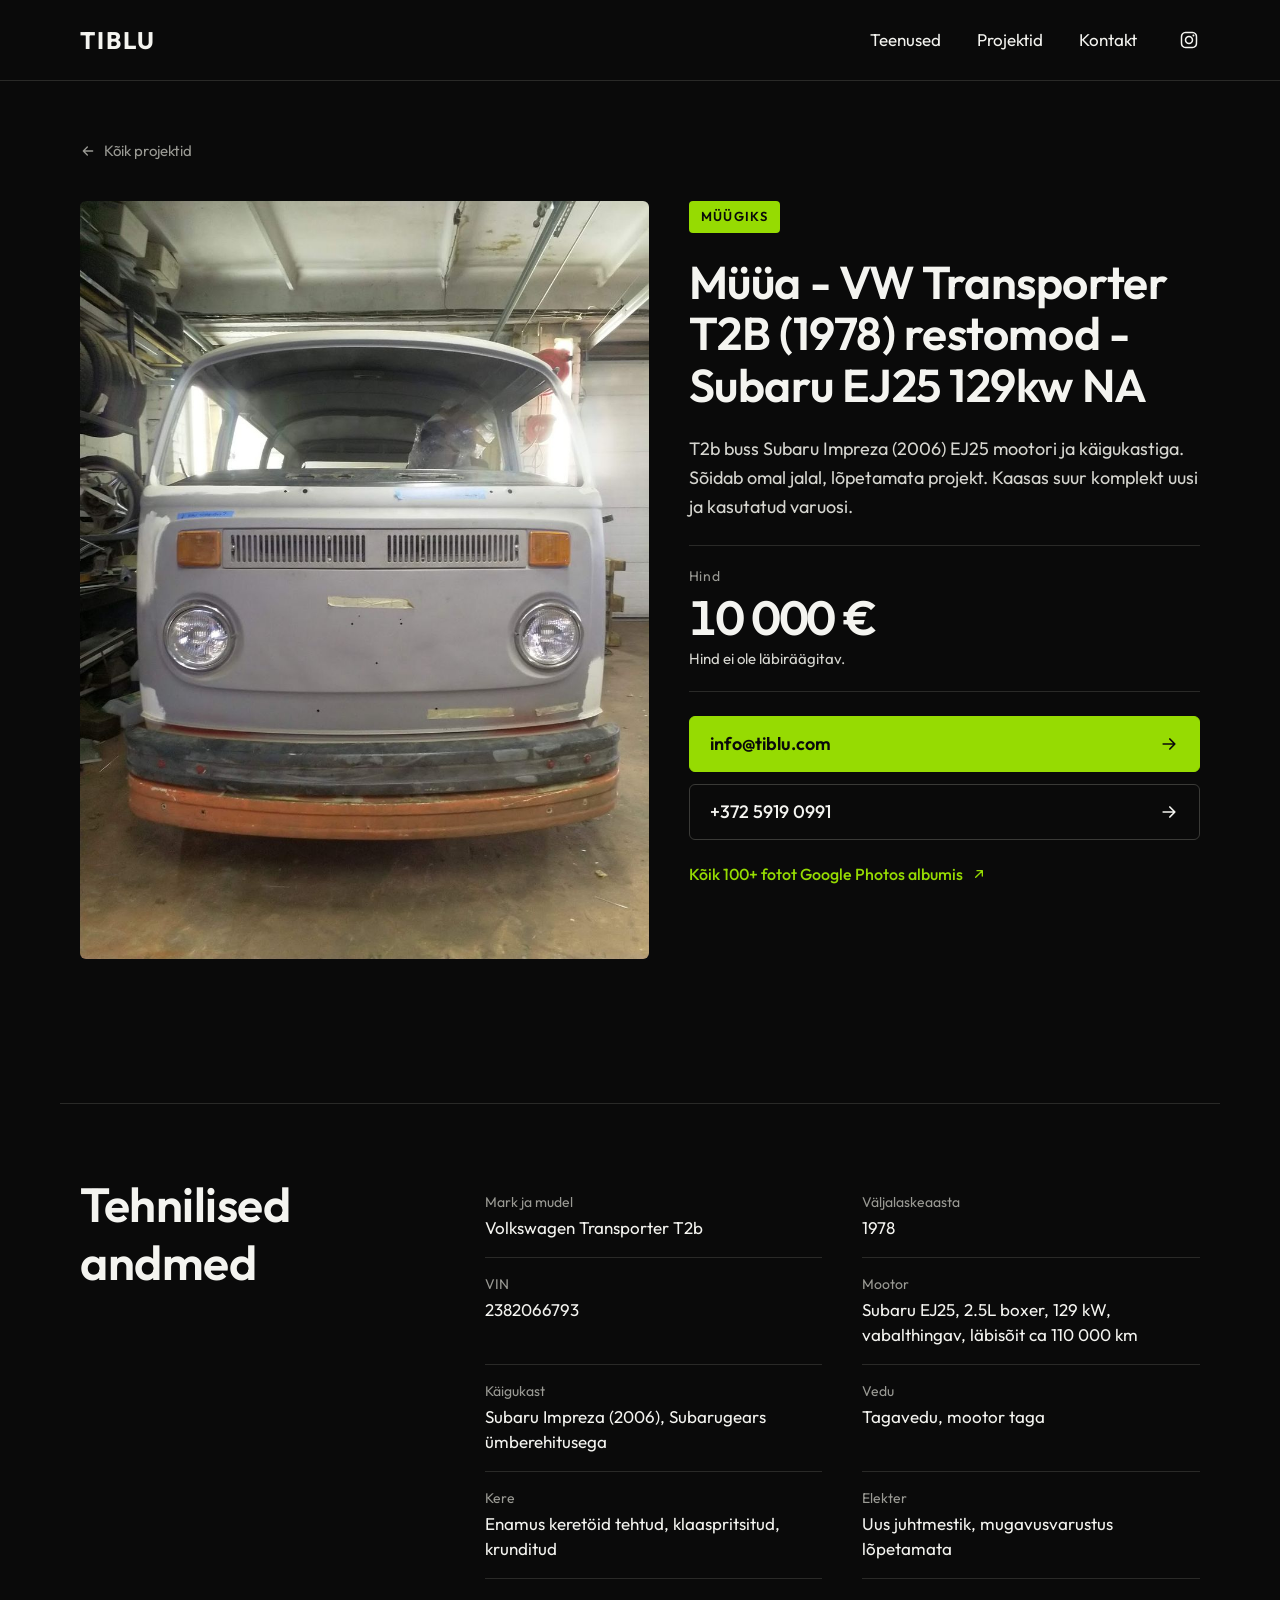
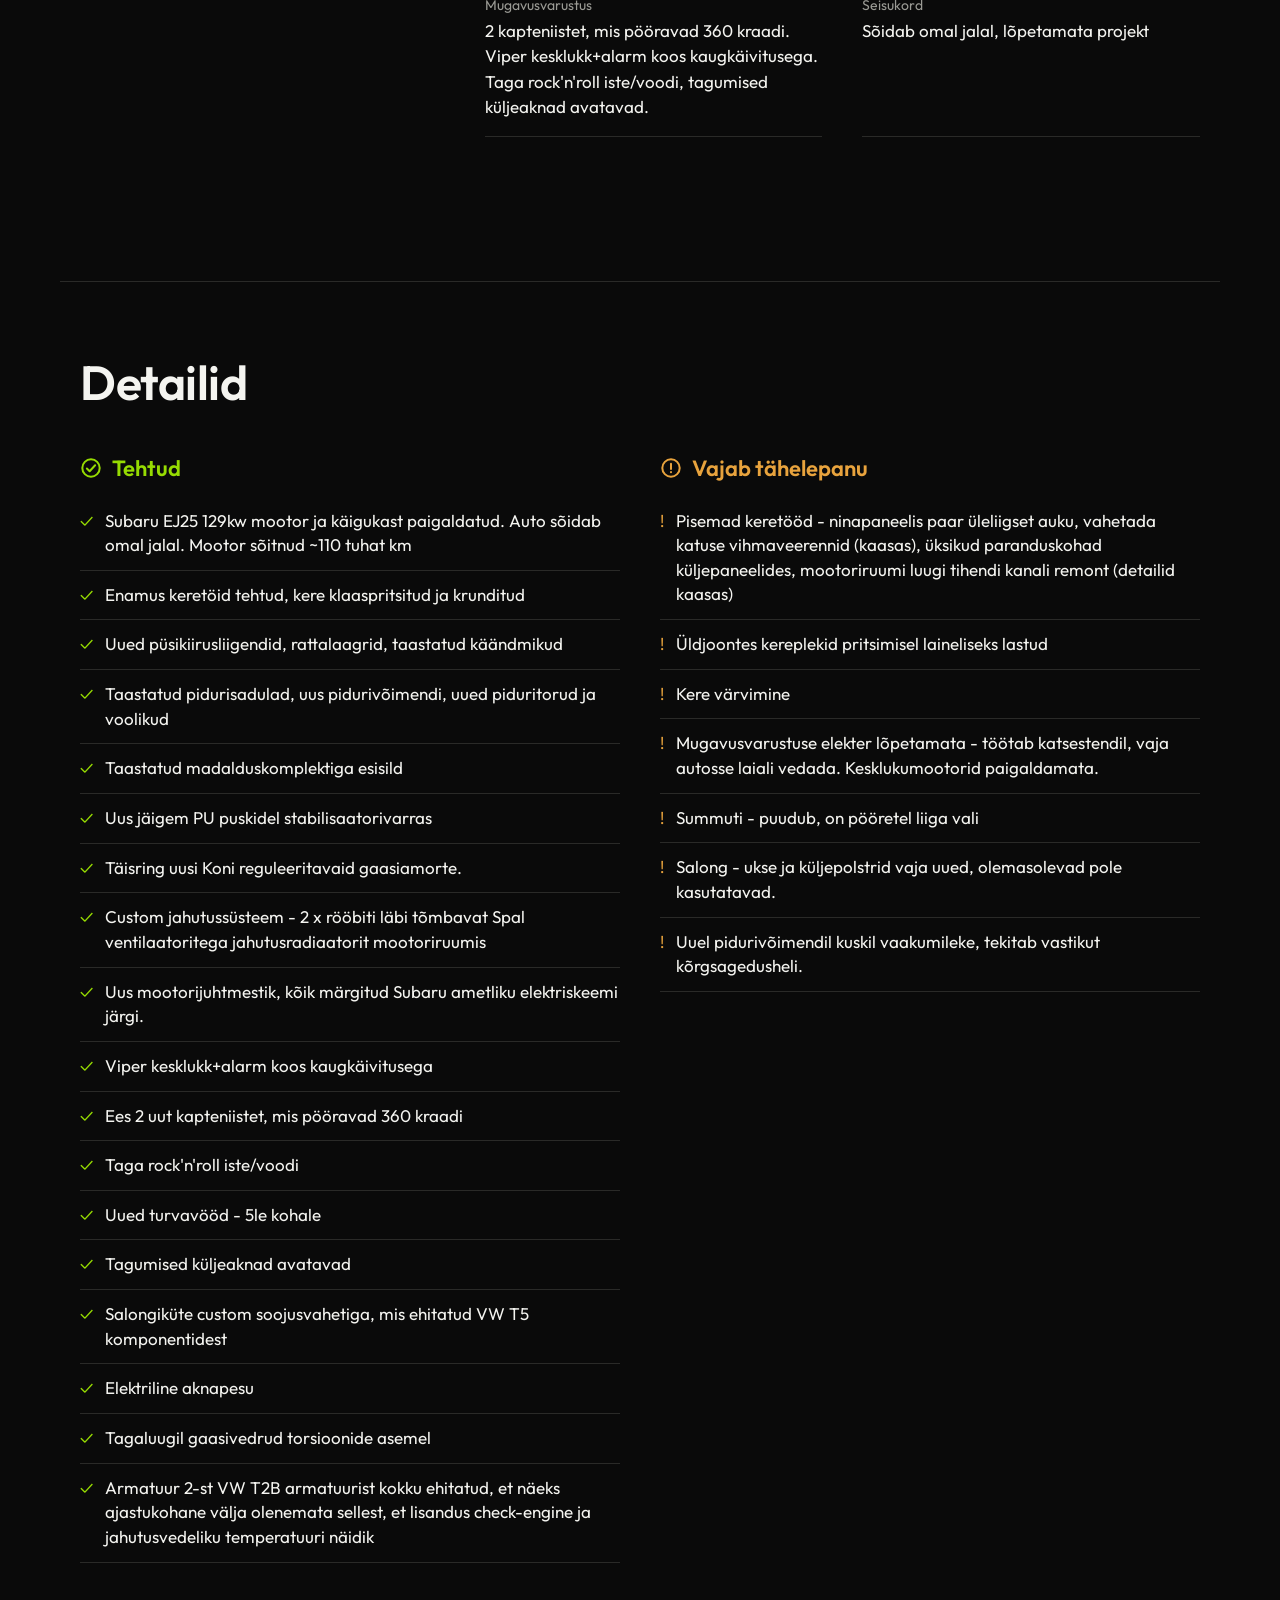
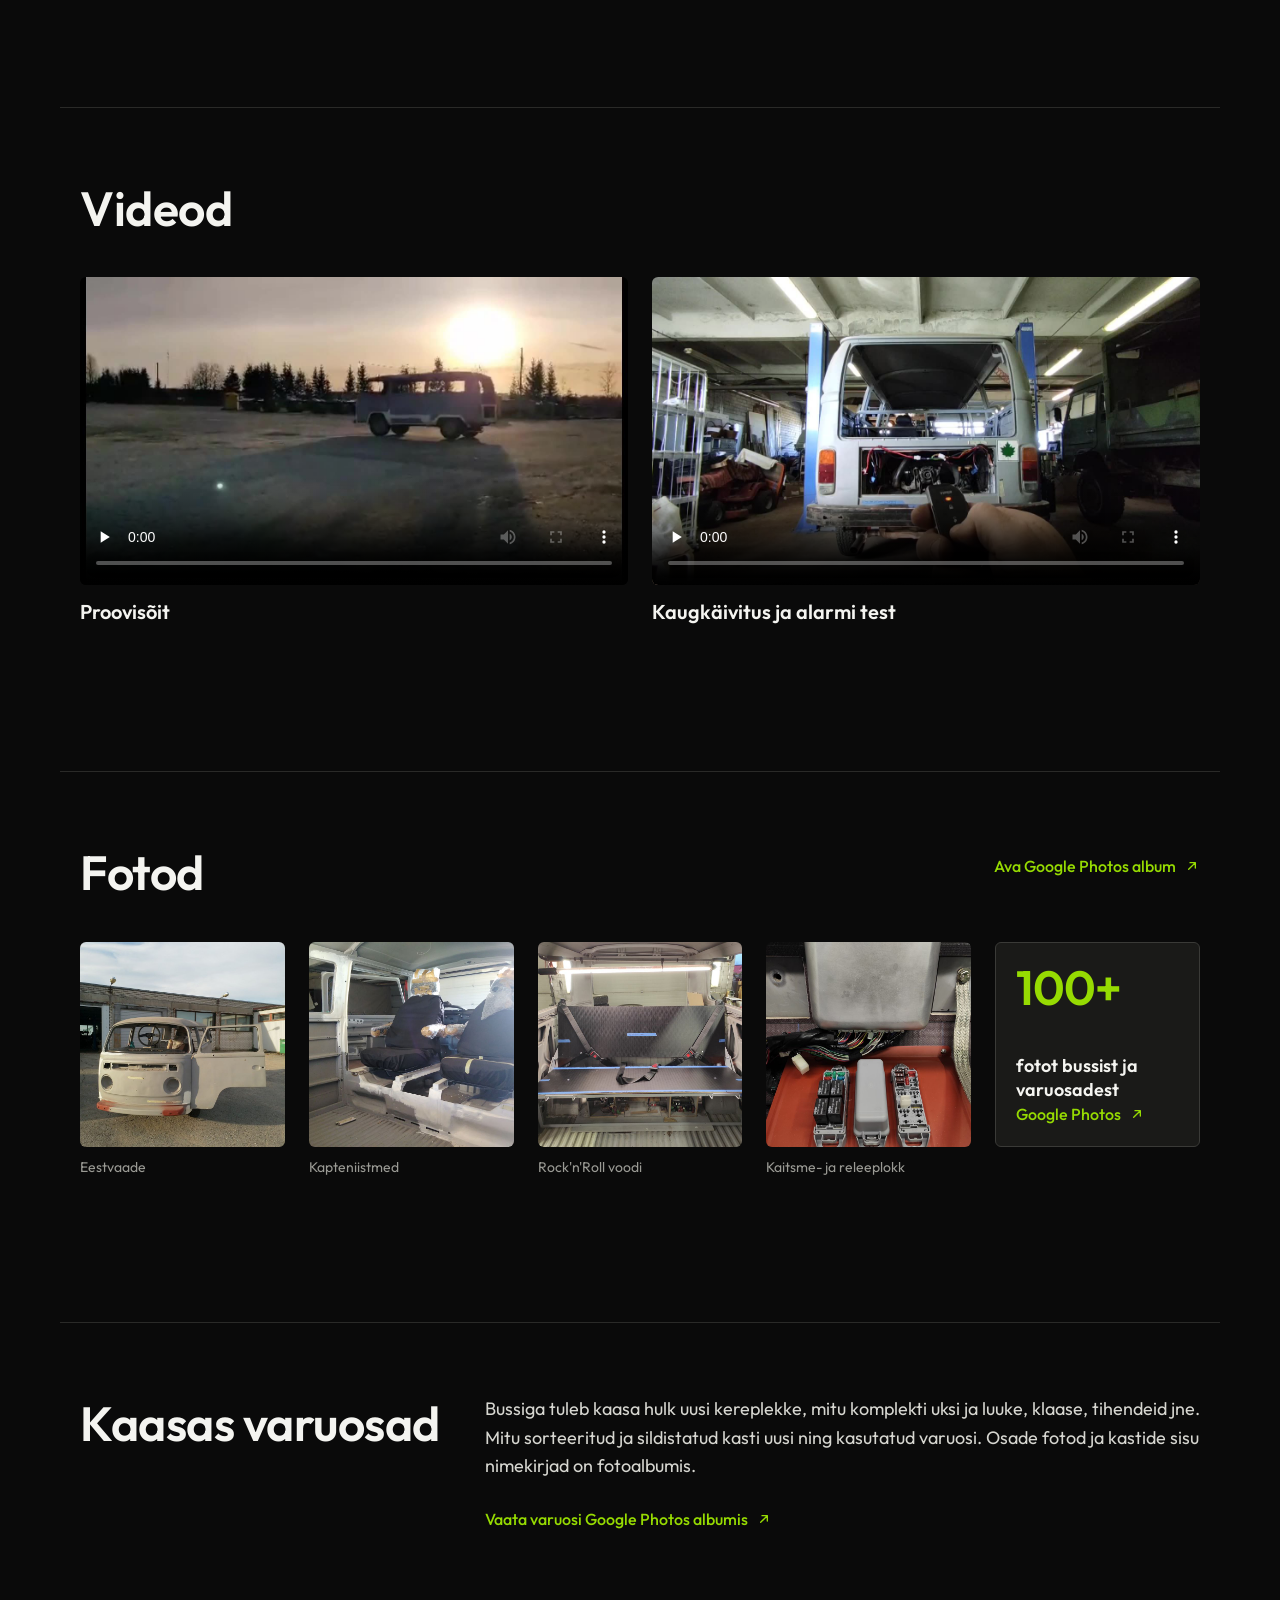
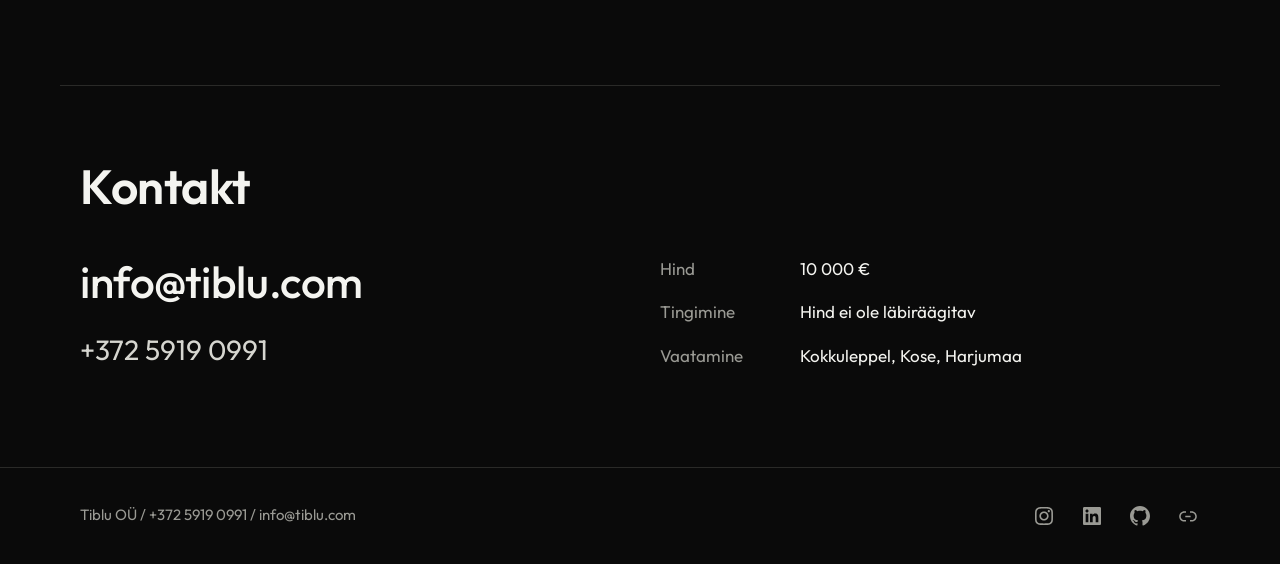
==== commit 96ecdf21: "Update VW T2B sale page texts: front axle and stabilizer bar Co-Authored-By: Claude Opus 5.5 <norepl" ====
--- a/muua-vw-transporter-t2b-1978-restomod.html
+++ b/muua-vw-transporter-t2b-1978-restomod.html
@@ -145,7 +145,8 @@
           <li>Enamus keretöid tehtud, kere klaaspritsitud ja krunditud</li>
           <li>Uued püsikiirusliigendid, rattalaagrid, taastatud käändmikud</li>
           <li>Taastatud pidurisadulad, uus pidurivõimendi, uued piduritorud ja voolikud</li>
-          <li>Madalduskomplektiga esisild</li>
+          <li>Taastatud madalduskomplektiga esisild</li>
+          <li>Uus jäigem PU puskidel stabilisaatorivarras</li>
           <li>Täisring uusi Koni reguleeritavaid gaasiamorte.</li>
           <li>Custom jahutussüsteem - 2 x rööbiti läbi tõmbavat Spal ventilaatoritega jahutusradiaatorit mootoriruumis</li>
           <li>Uus mootorijuhtmestik, kõik märgitud Subaru ametliku elektriskeemi järgi.</li>
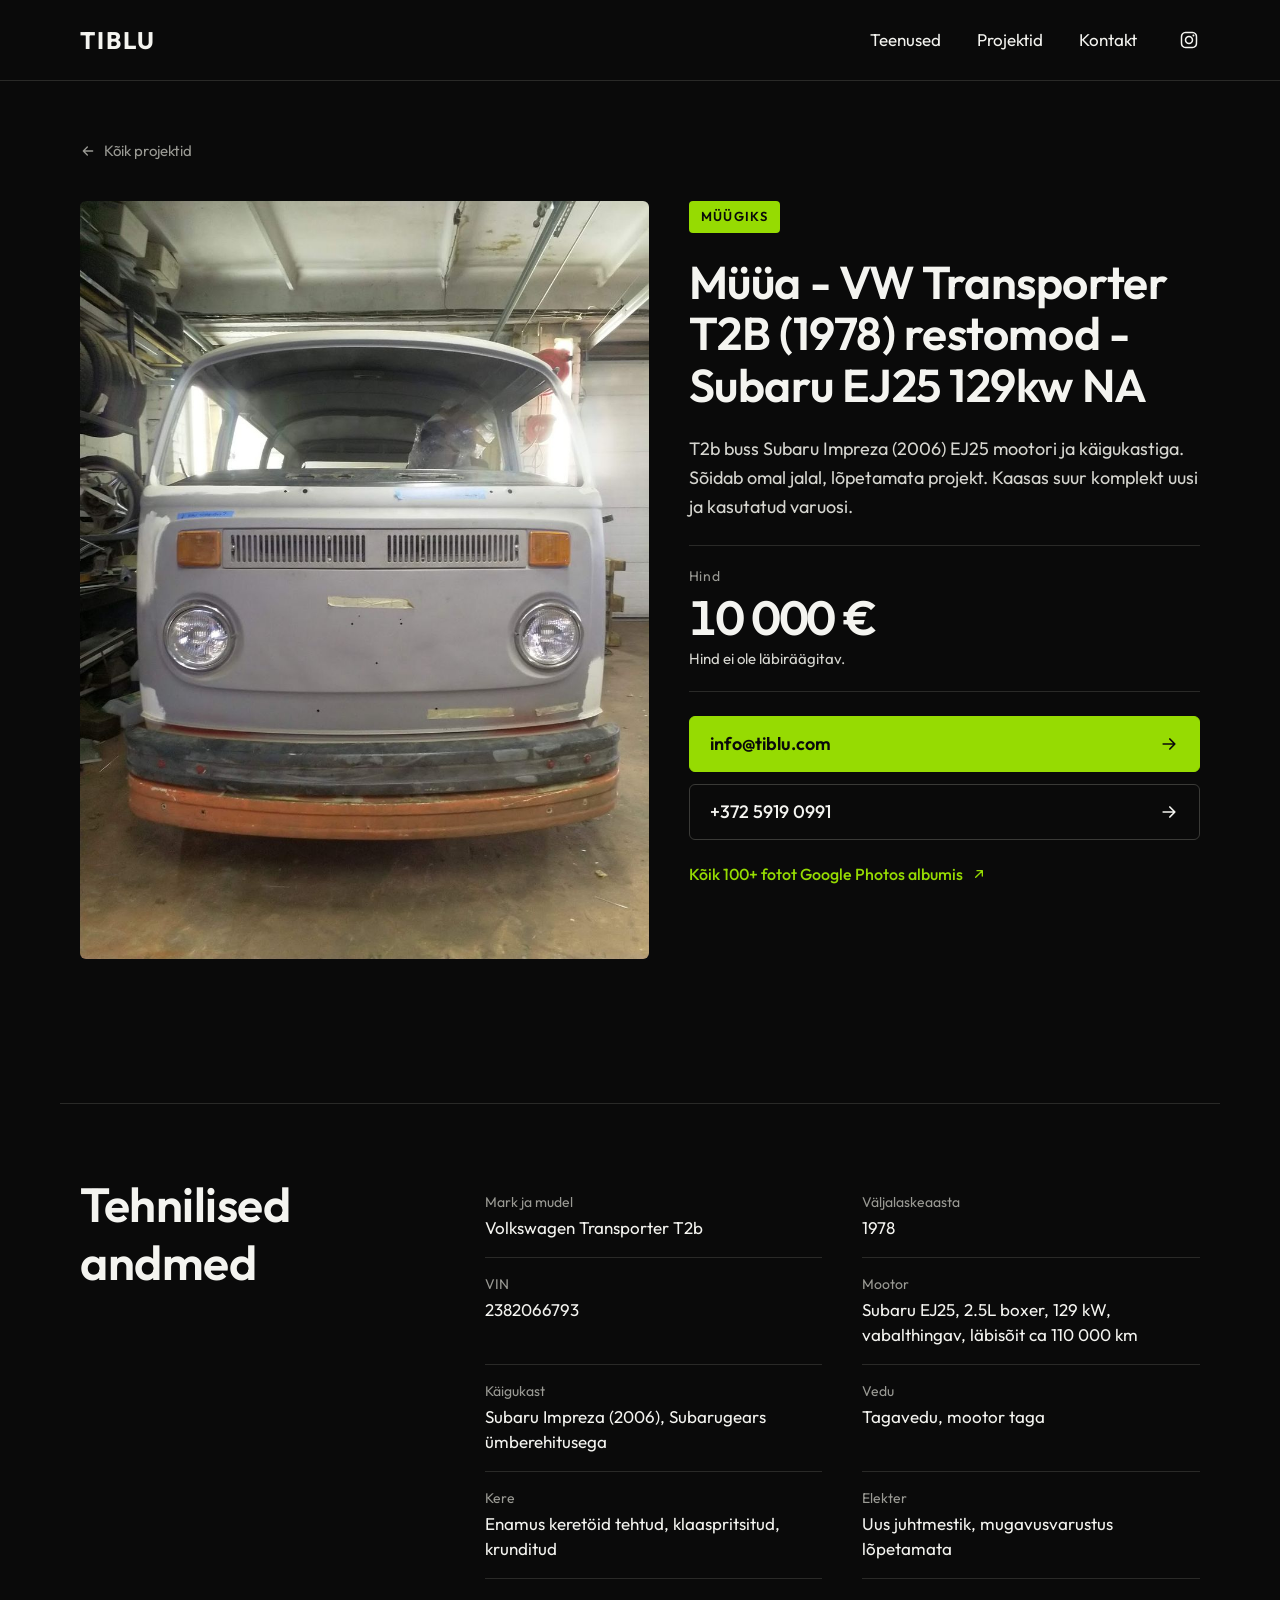
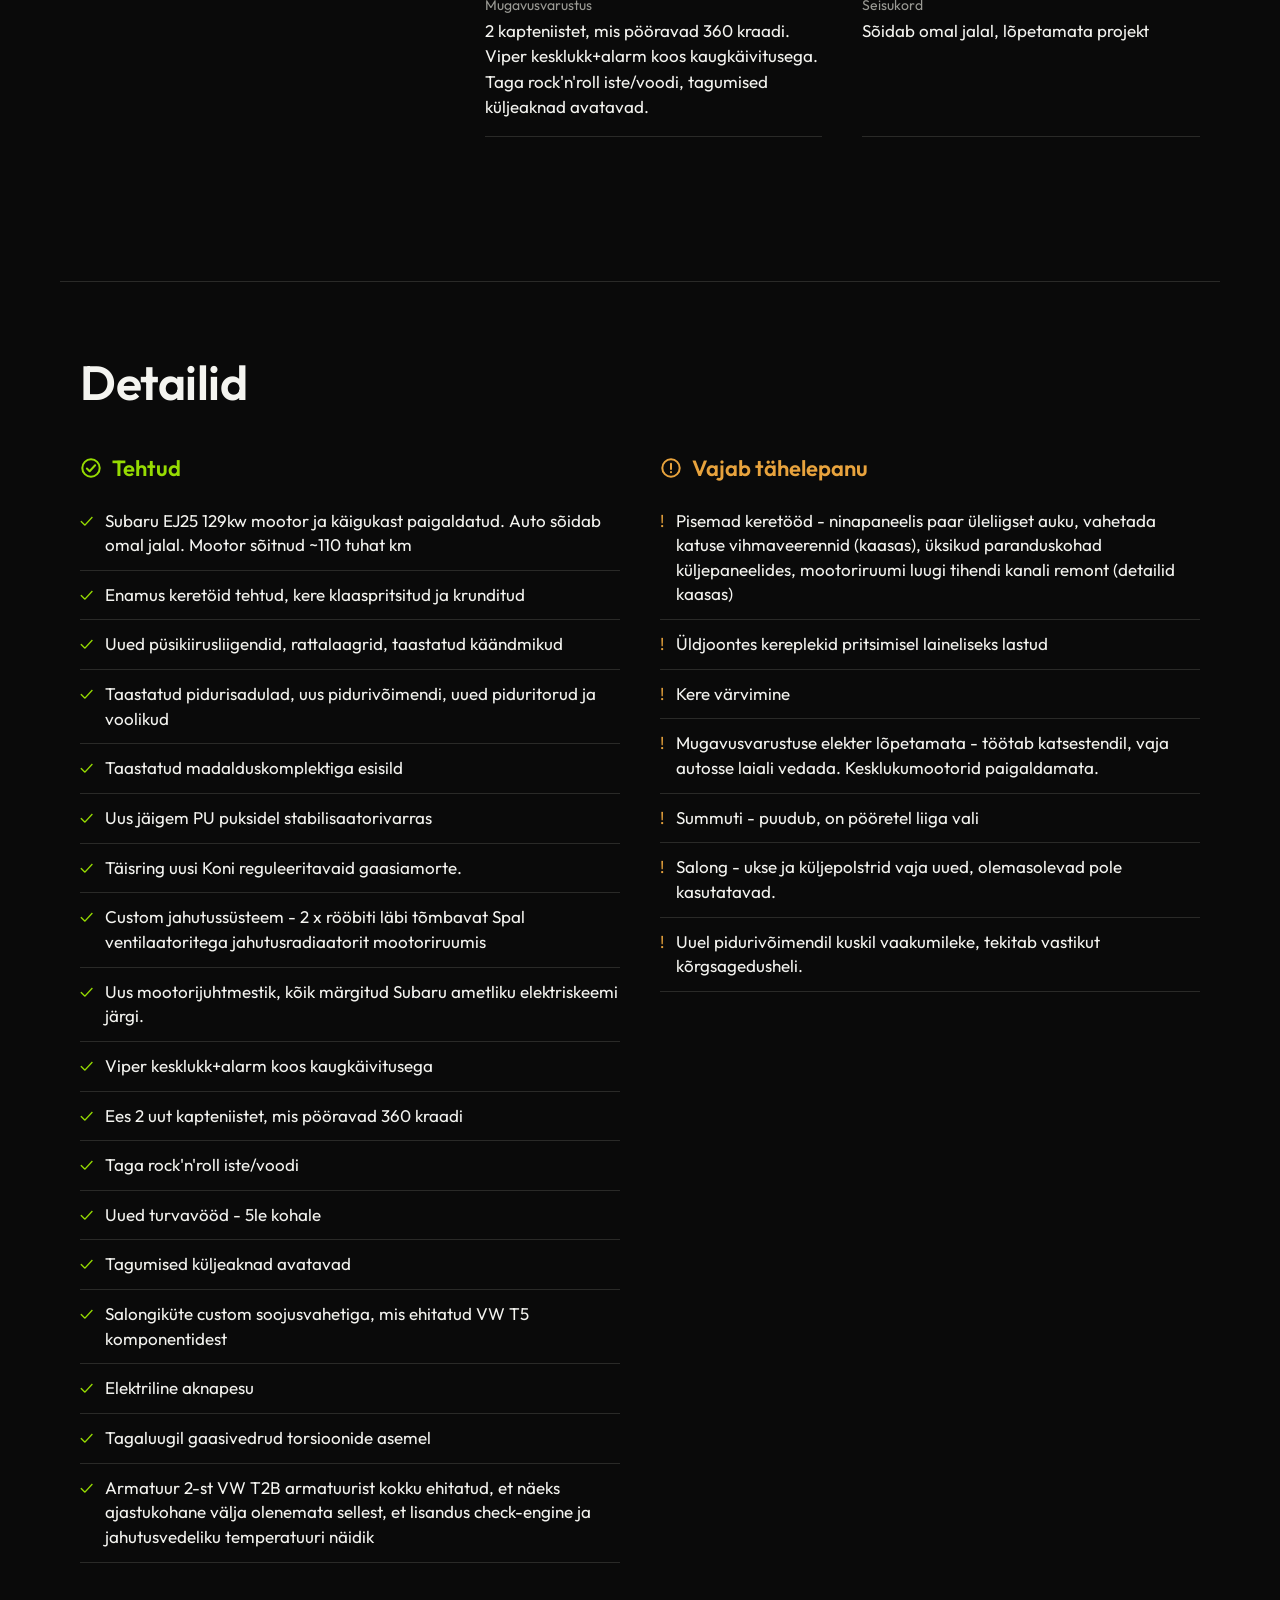
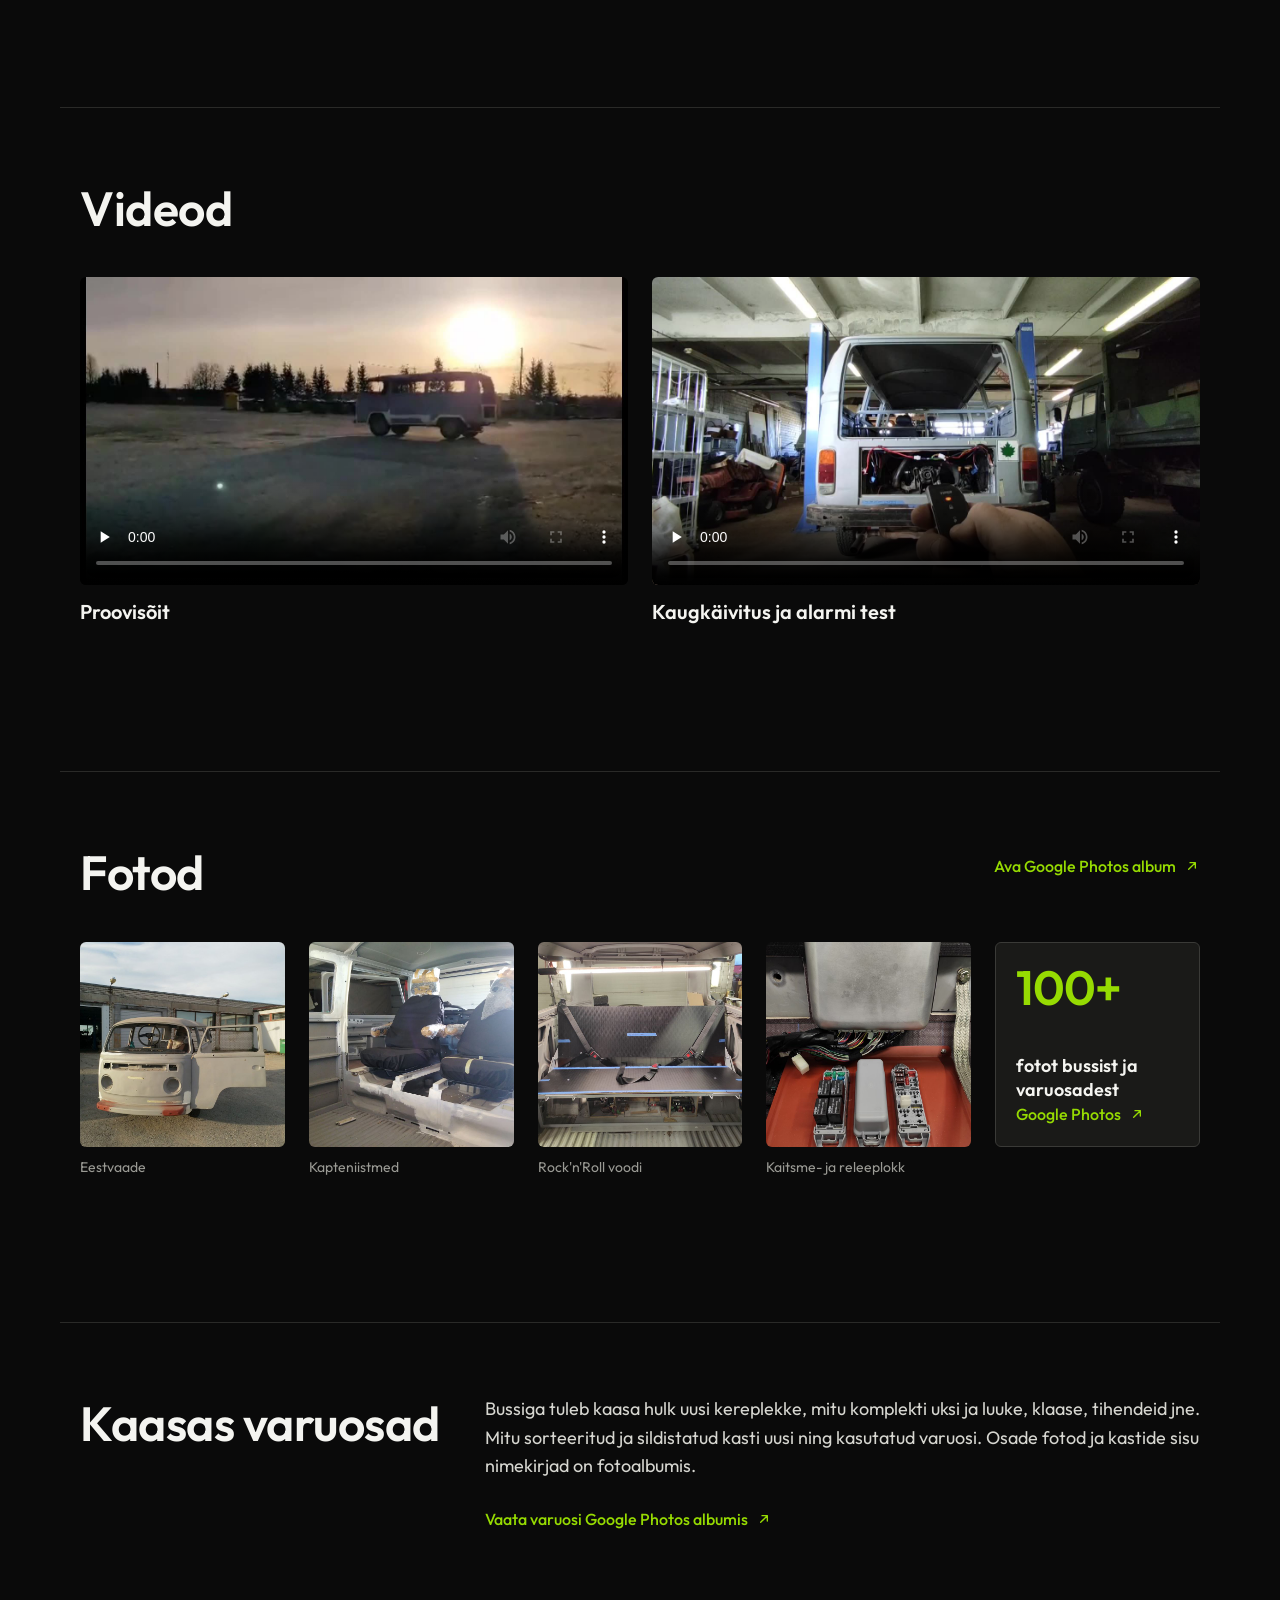
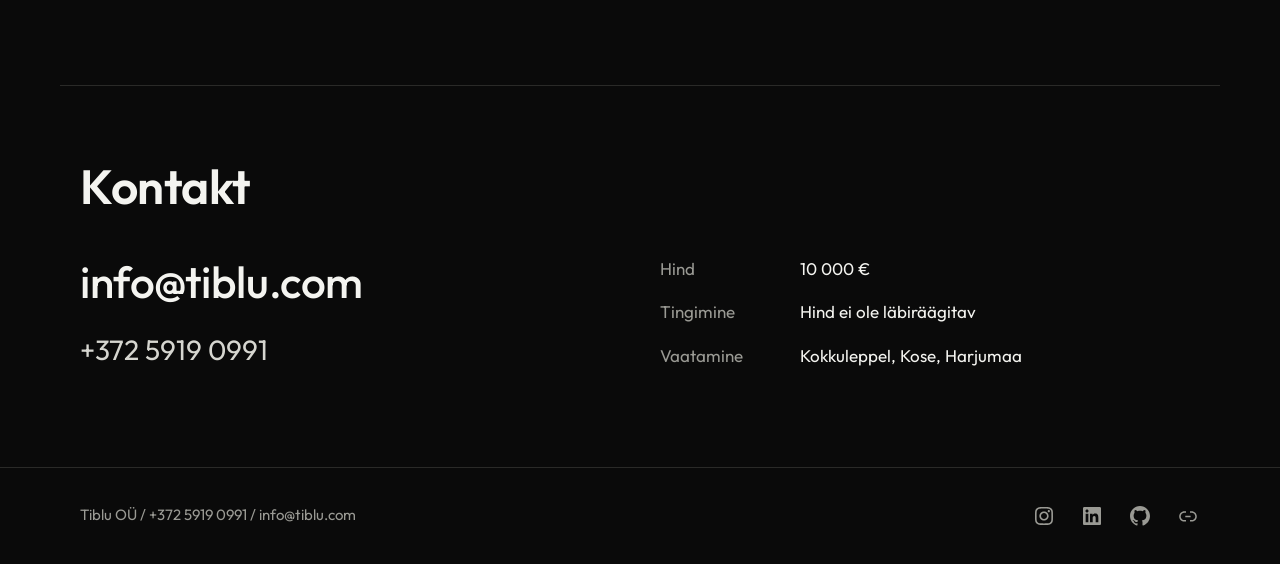
==== commit c989e950: "Fix typo on VW T2B sale page: puksidel Co-Authored-By: Claude Opus 5.5 <noreply@anthropic.com>" ====
--- a/muua-vw-transporter-t2b-1978-restomod.html
+++ b/muua-vw-transporter-t2b-1978-restomod.html
@@ -146,7 +146,7 @@
           <li>Uued püsikiirusliigendid, rattalaagrid, taastatud käändmikud</li>
           <li>Taastatud pidurisadulad, uus pidurivõimendi, uued piduritorud ja voolikud</li>
           <li>Taastatud madalduskomplektiga esisild</li>
-          <li>Uus jäigem PU puskidel stabilisaatorivarras</li>
+          <li>Uus jäigem PU puksidel stabilisaatorivarras</li>
           <li>Täisring uusi Koni reguleeritavaid gaasiamorte.</li>
           <li>Custom jahutussüsteem - 2 x rööbiti läbi tõmbavat Spal ventilaatoritega jahutusradiaatorit mootoriruumis</li>
           <li>Uus mootorijuhtmestik, kõik märgitud Subaru ametliku elektriskeemi järgi.</li>
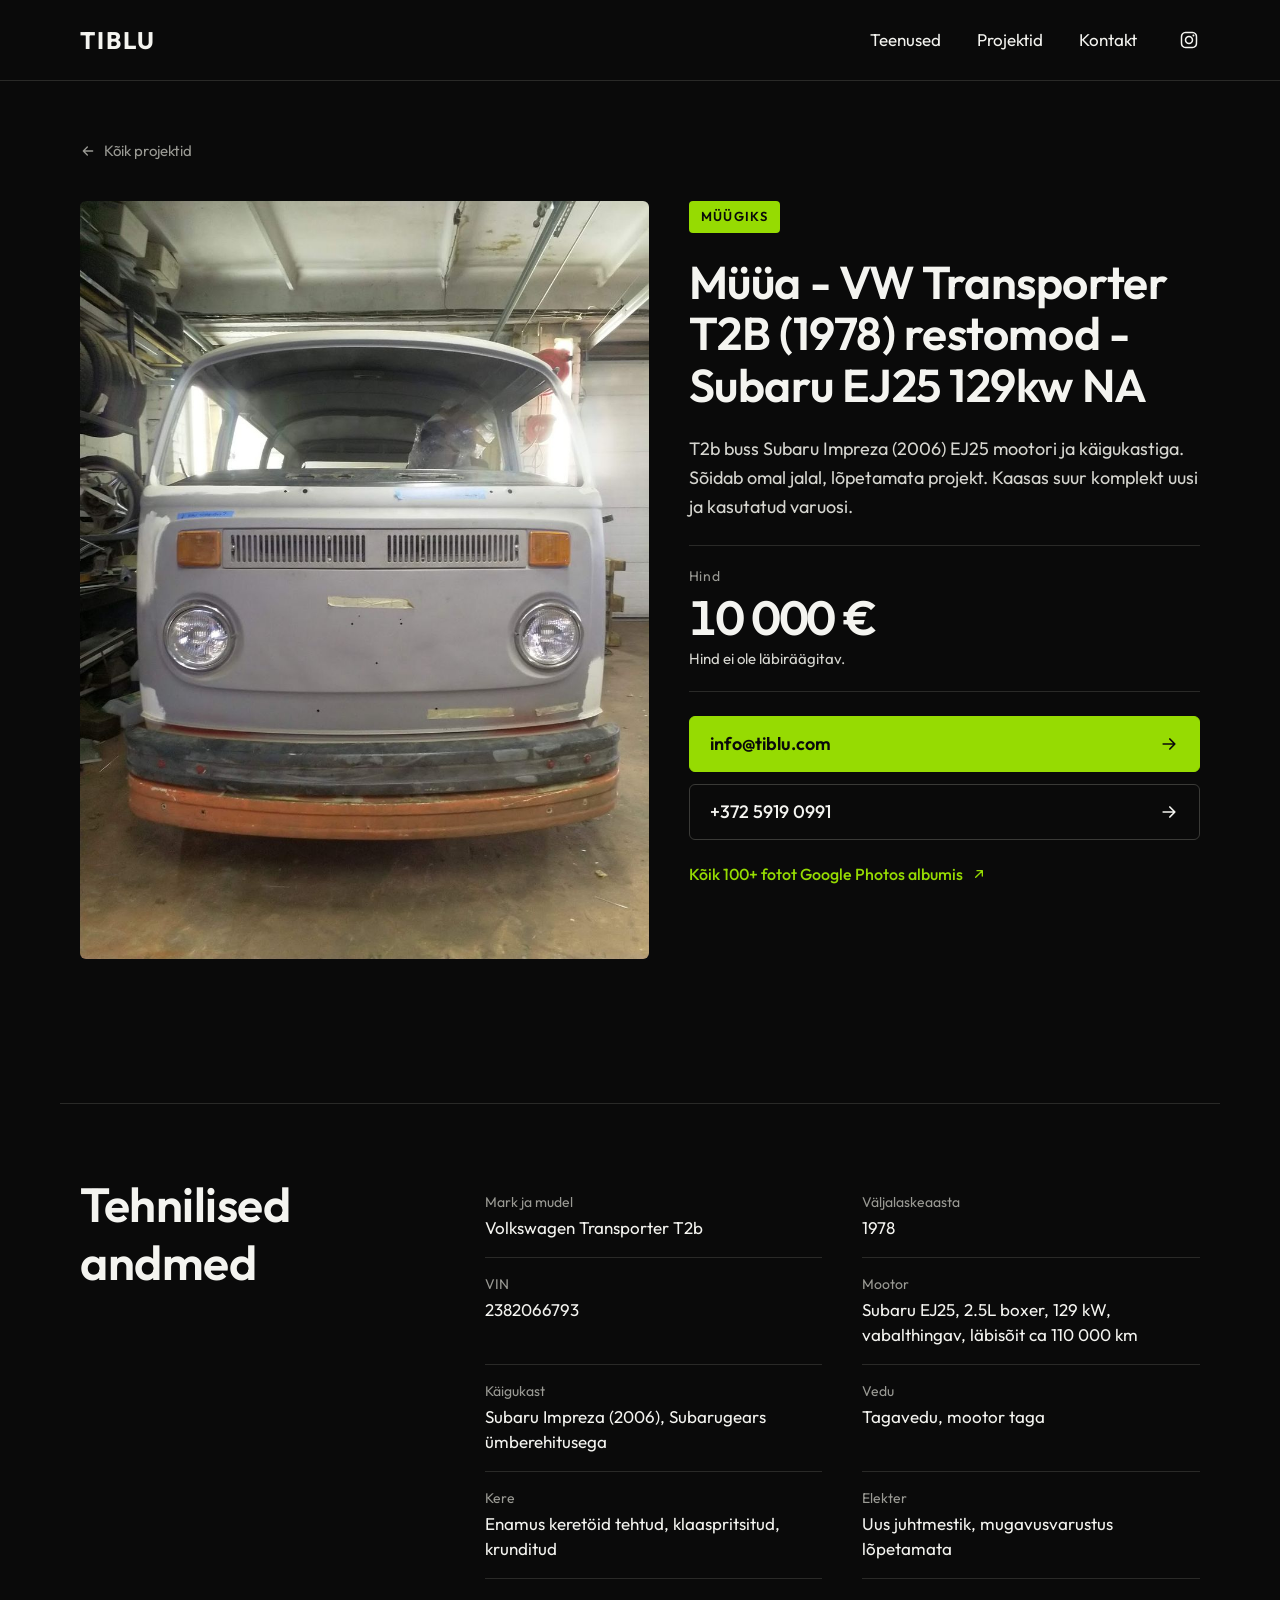
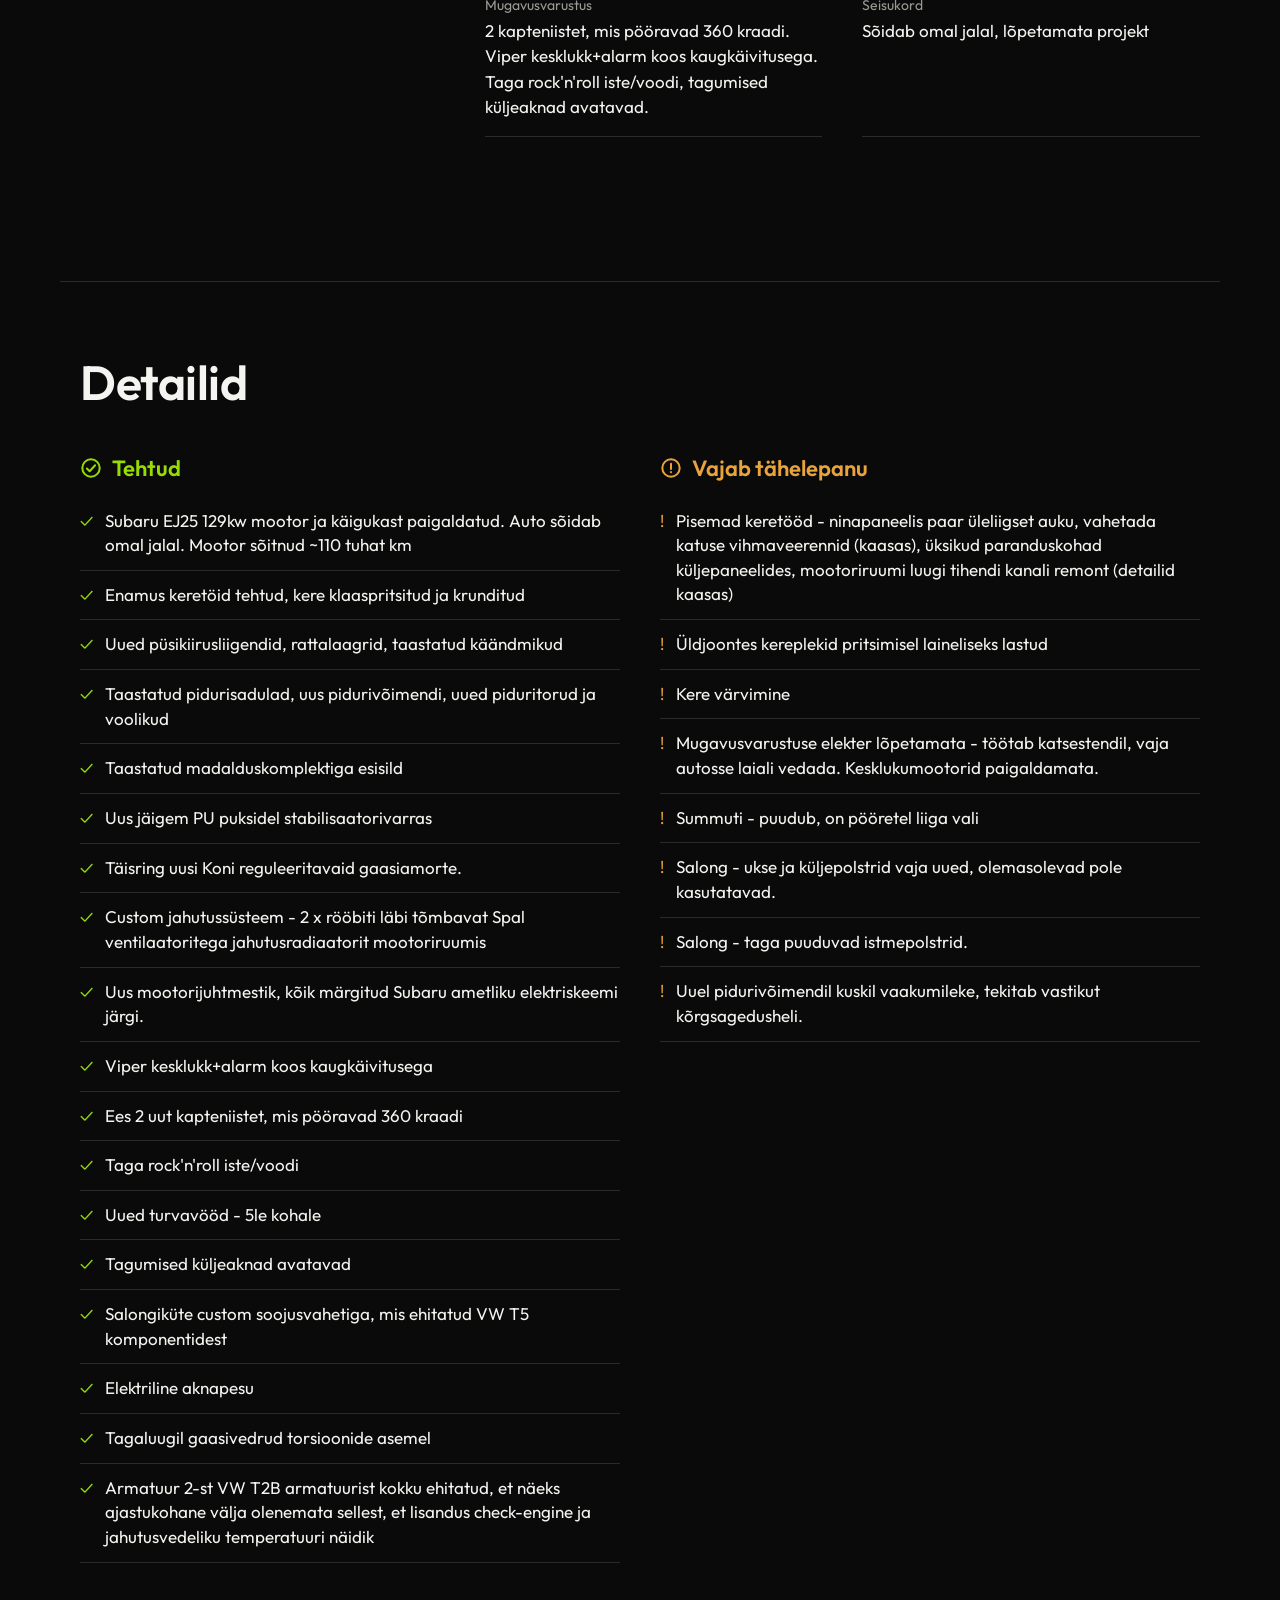
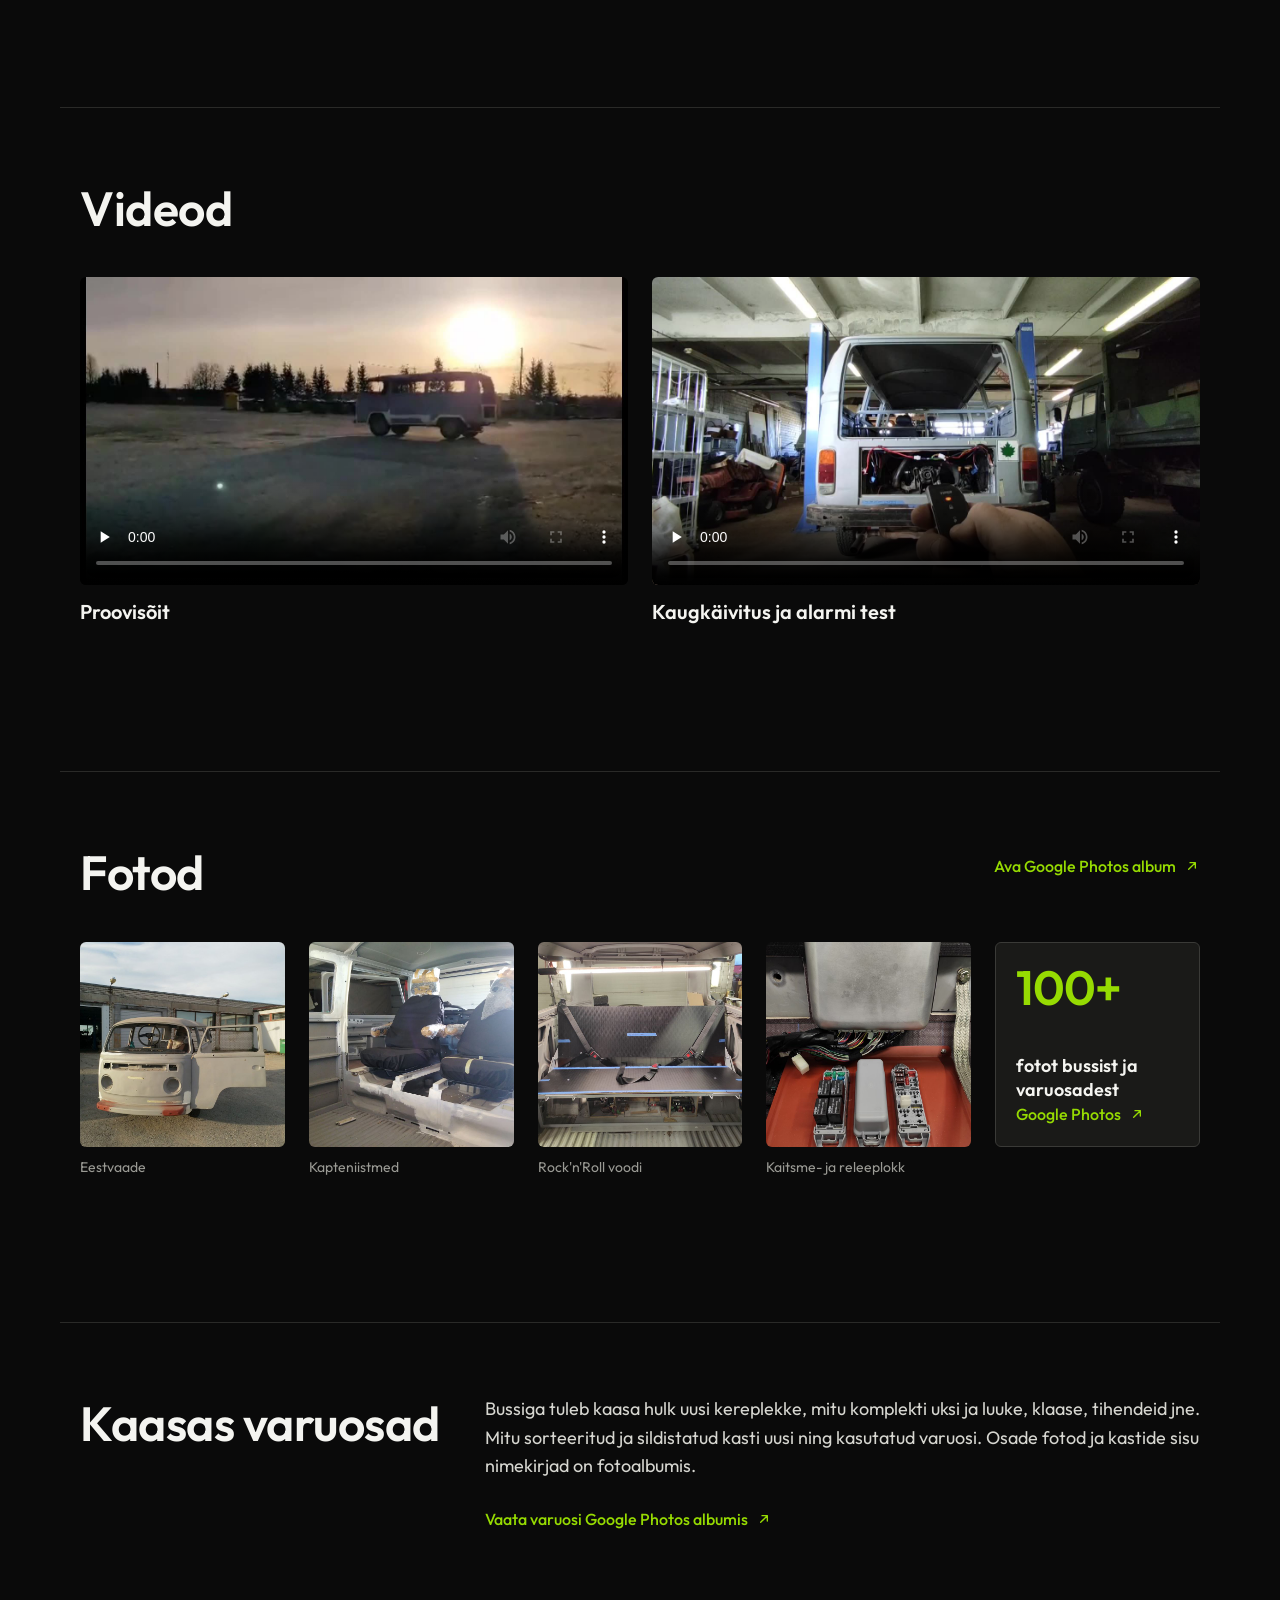
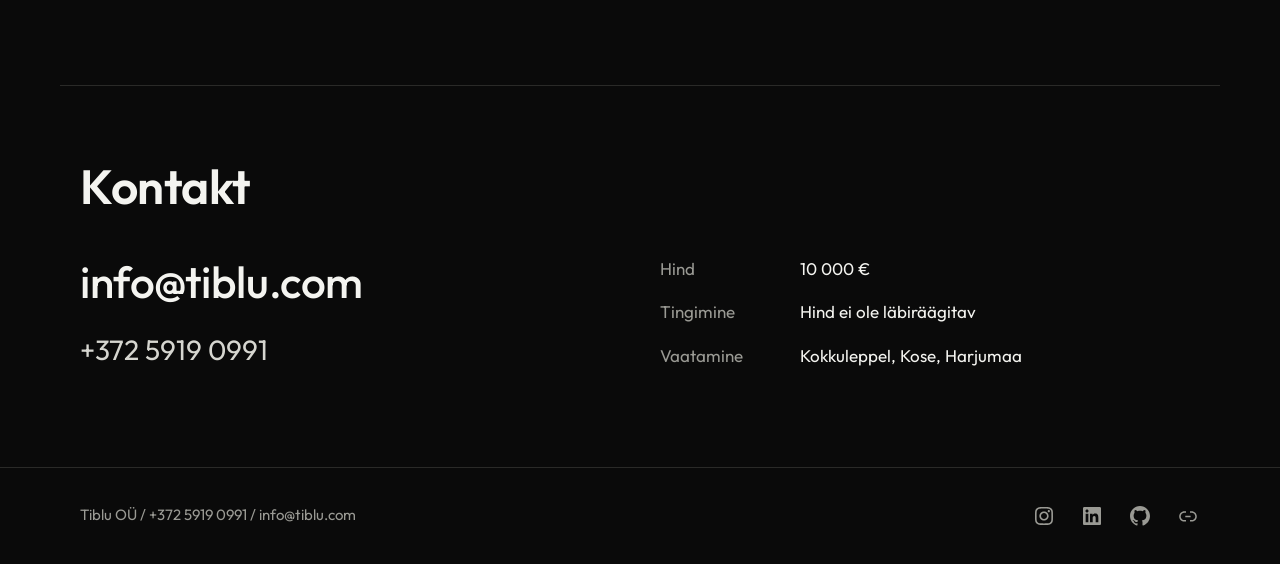
==== commit 675d7ffa: "Add missing rear seat upholstery to VW T2B sale page Co-Authored-By: Claude Opus 5.5 <noreply@anthro" ====
--- a/muua-vw-transporter-t2b-1978-restomod.html
+++ b/muua-vw-transporter-t2b-1978-restomod.html
@@ -170,6 +170,7 @@
           <li>Mugavusvarustuse elekter lõpetamata - töötab katsestendil, vaja autosse laiali vedada. Kesklukumootorid paigaldamata.</li>
           <li>Summuti - puudub, on pööretel liiga vali</li>
           <li>Salong - ukse ja küljepolstrid vaja uued, olemasolevad pole kasutatavad.</li>
+          <li>Salong - taga puuduvad istmepolstrid.</li>
           <li>Uuel pidurivõimendil kuskil vaakumileke, tekitab vastikut kõrgsagedusheli.</li>
         </ul>
       </div>
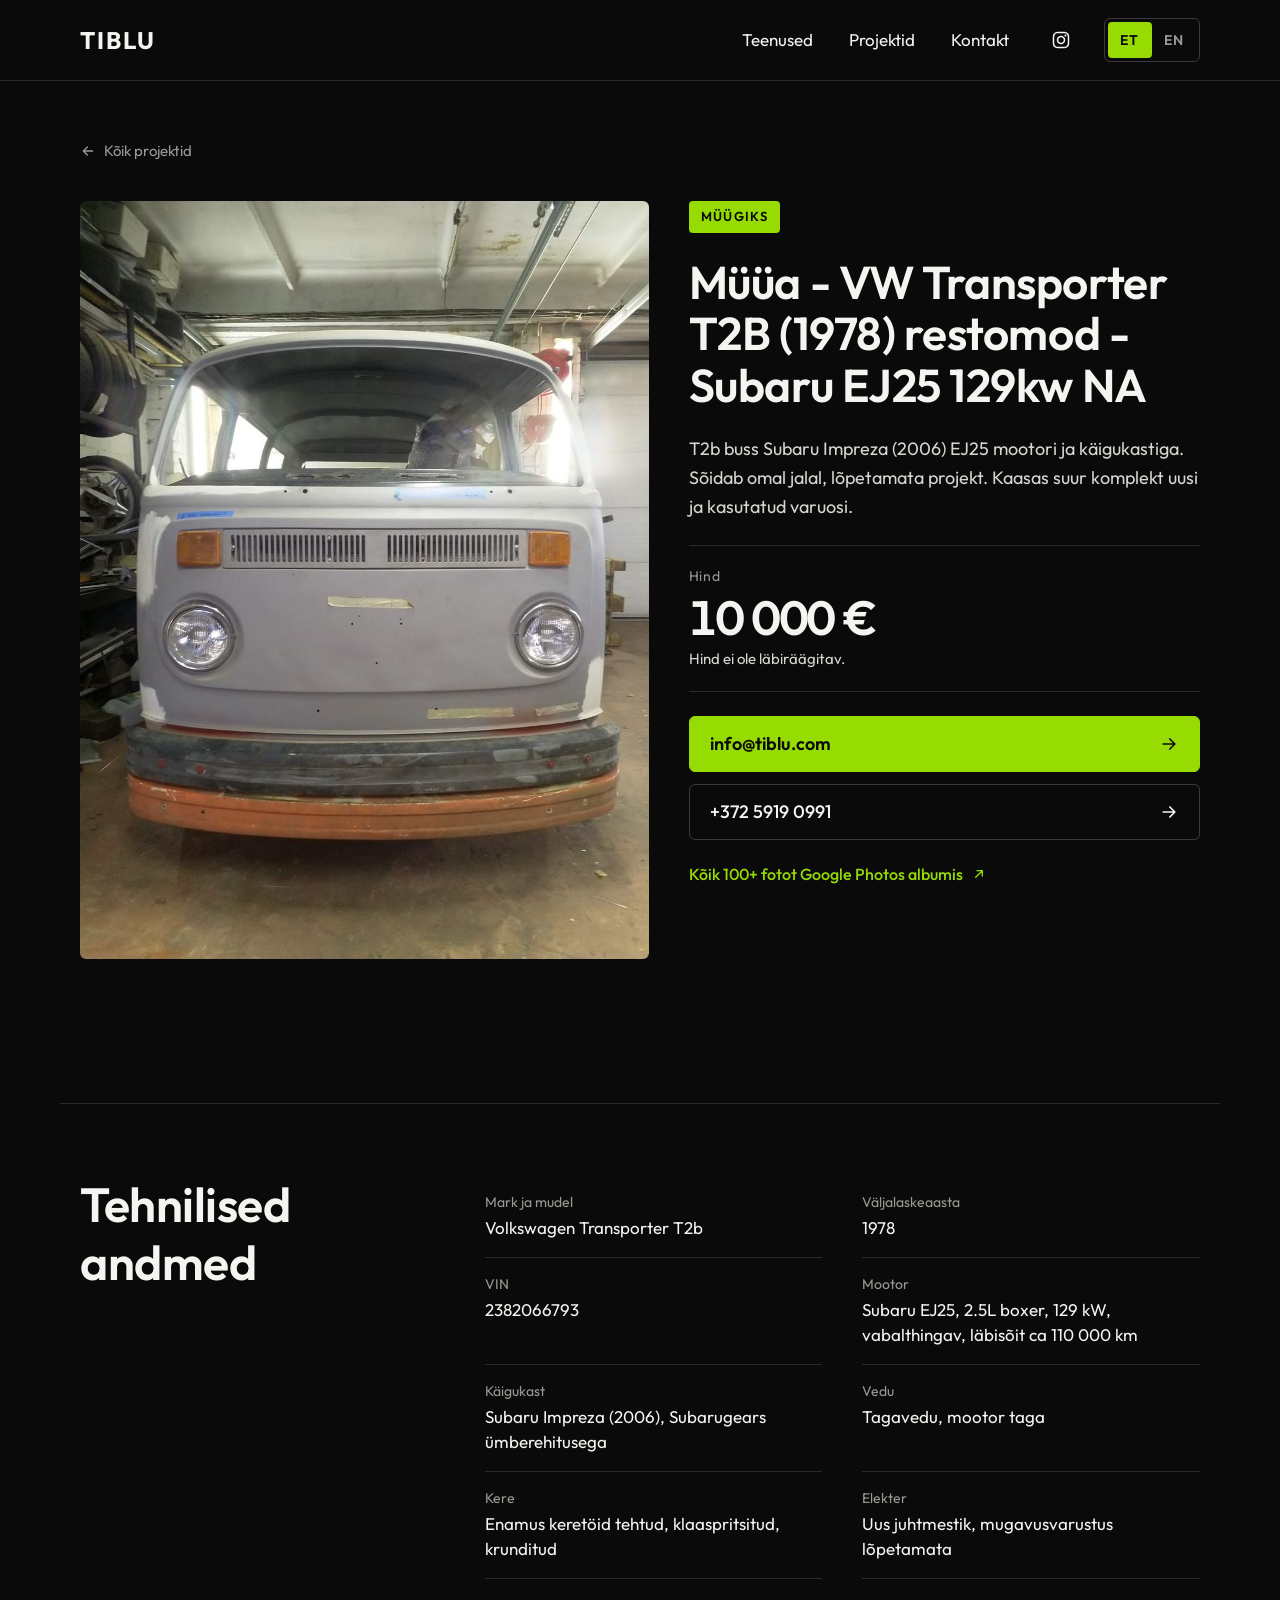
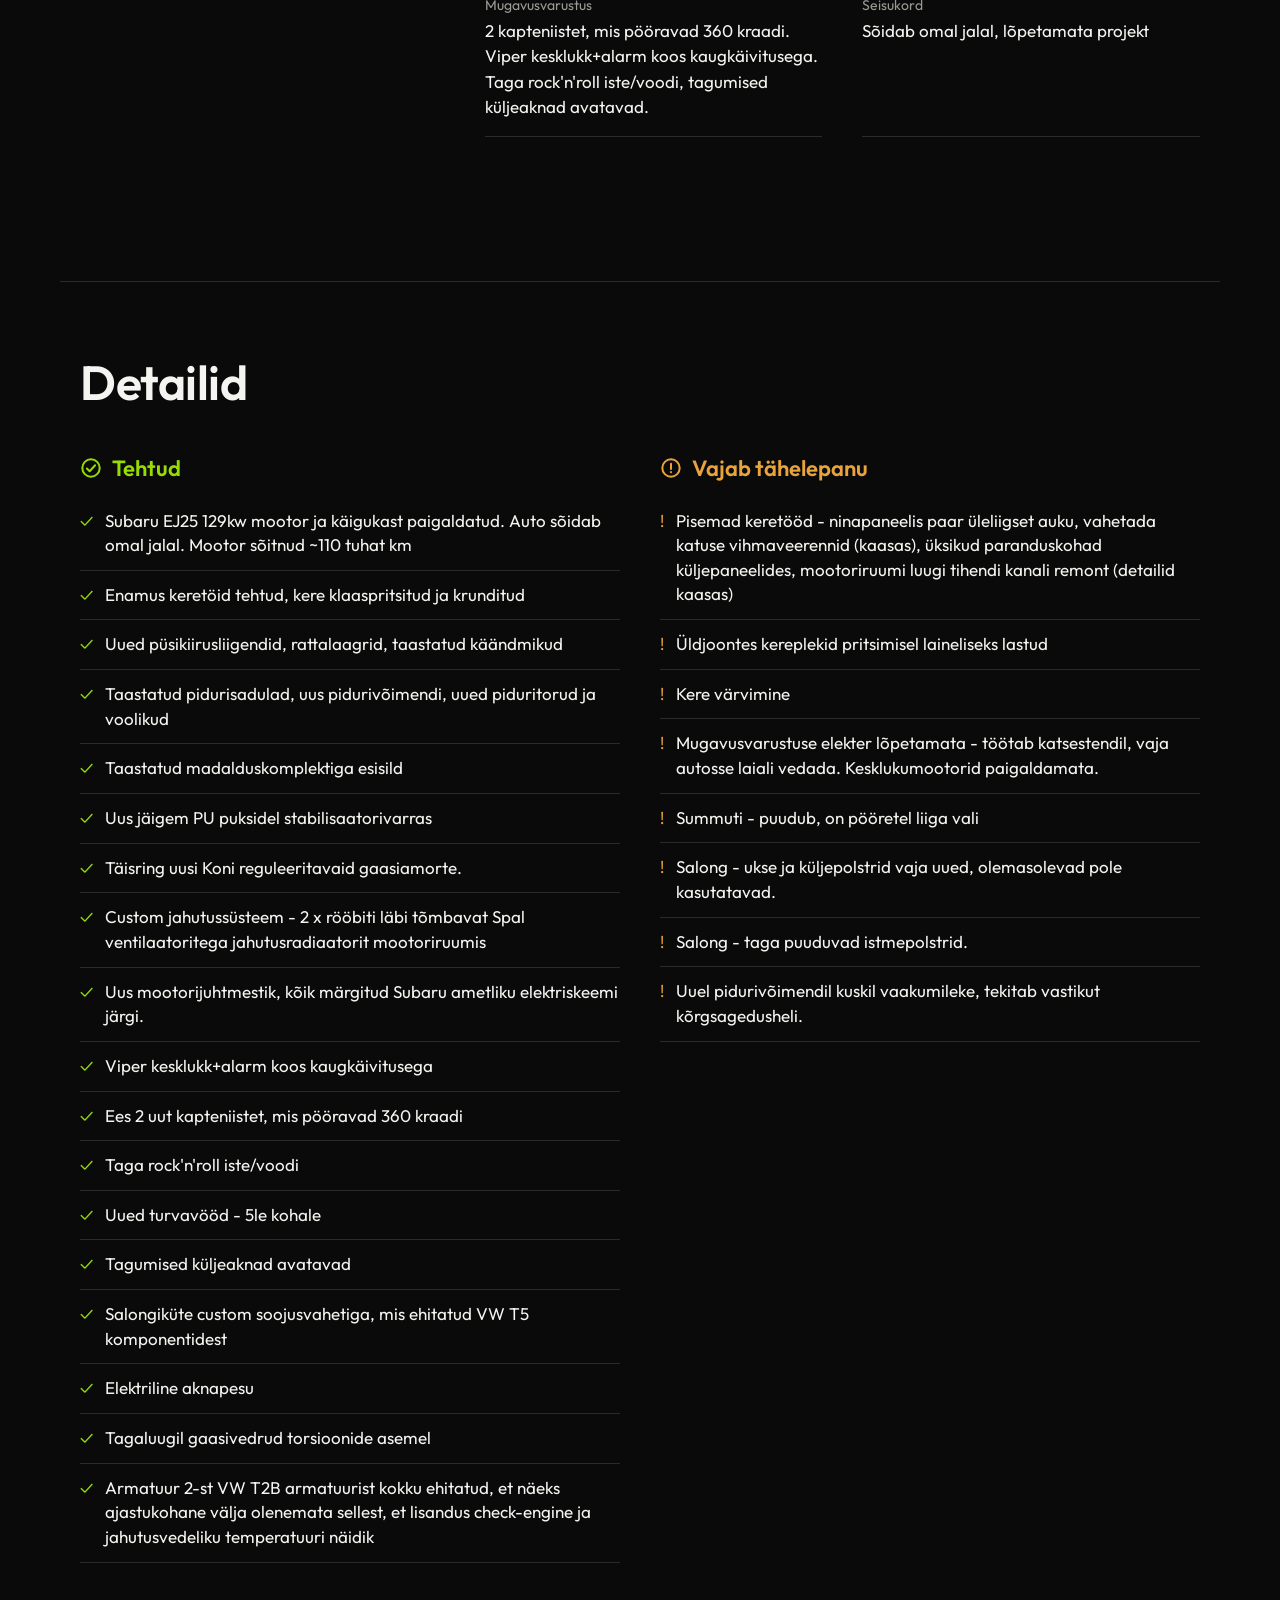
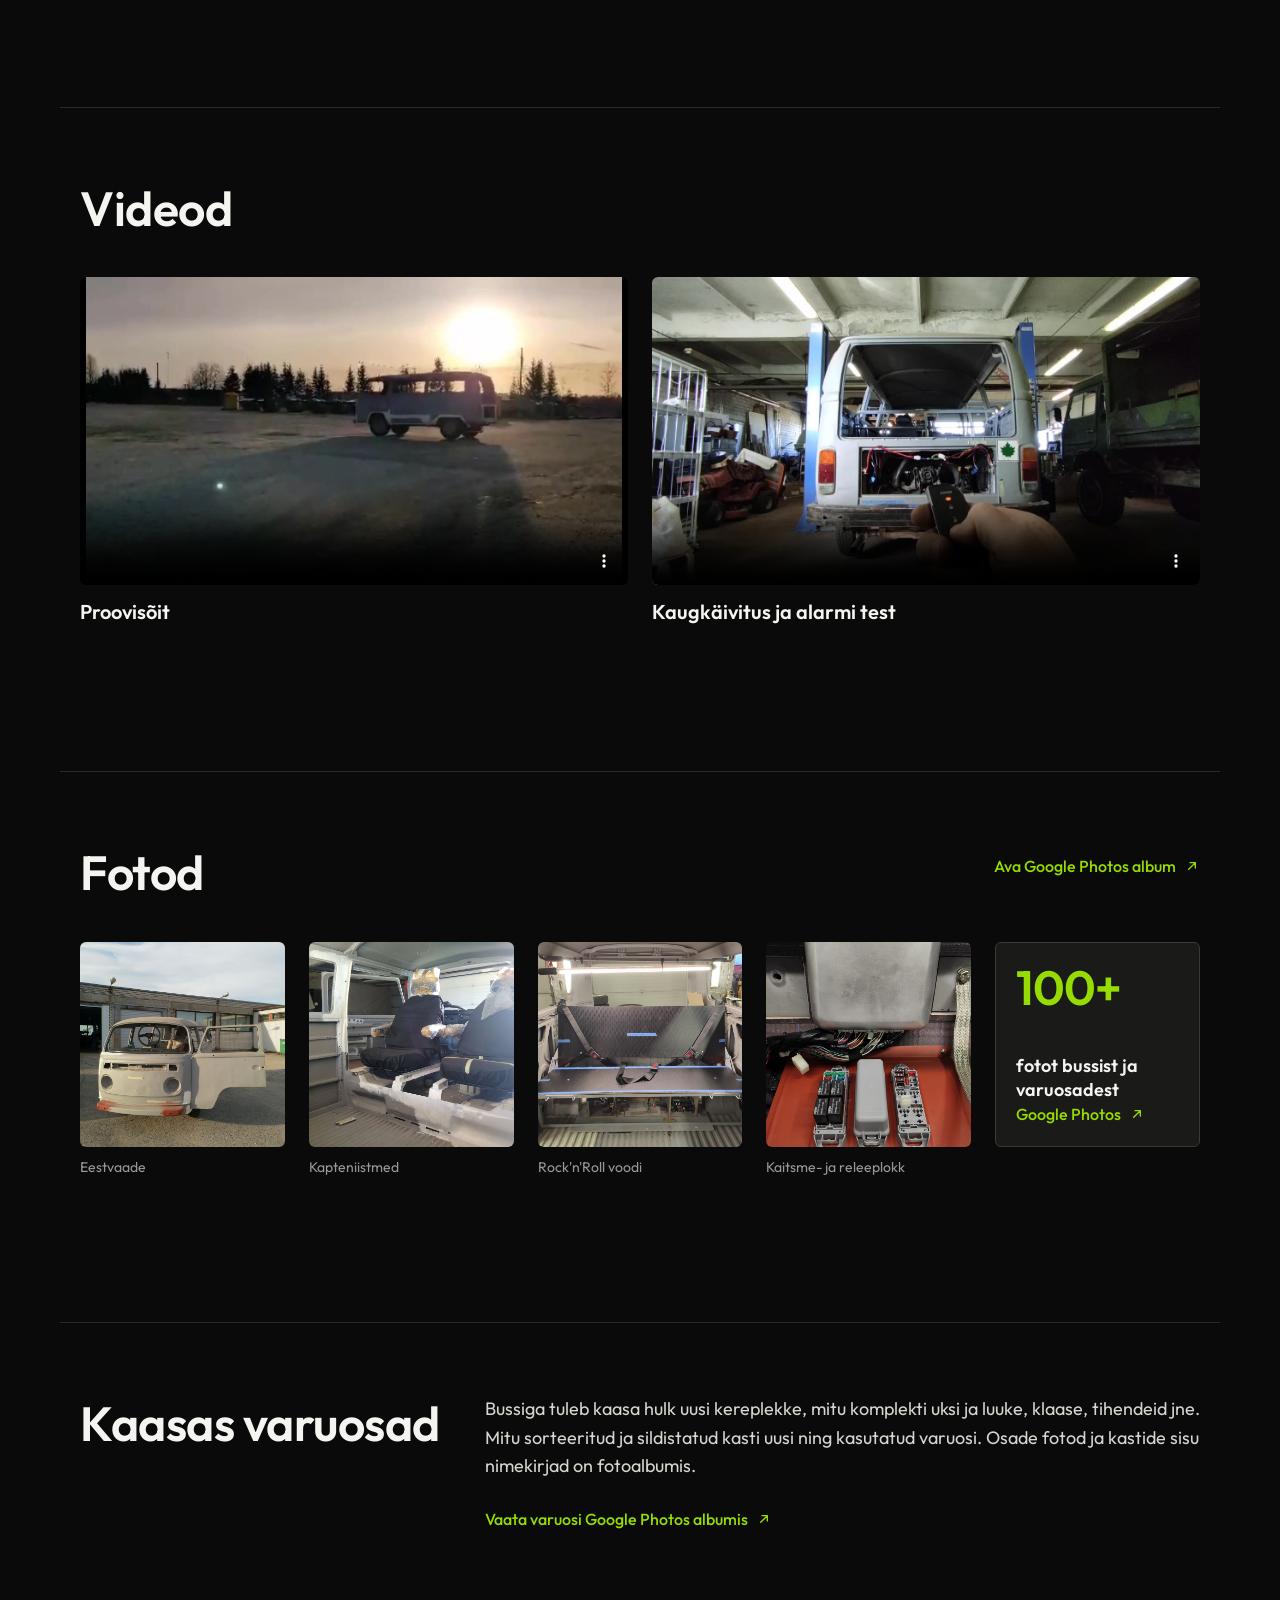
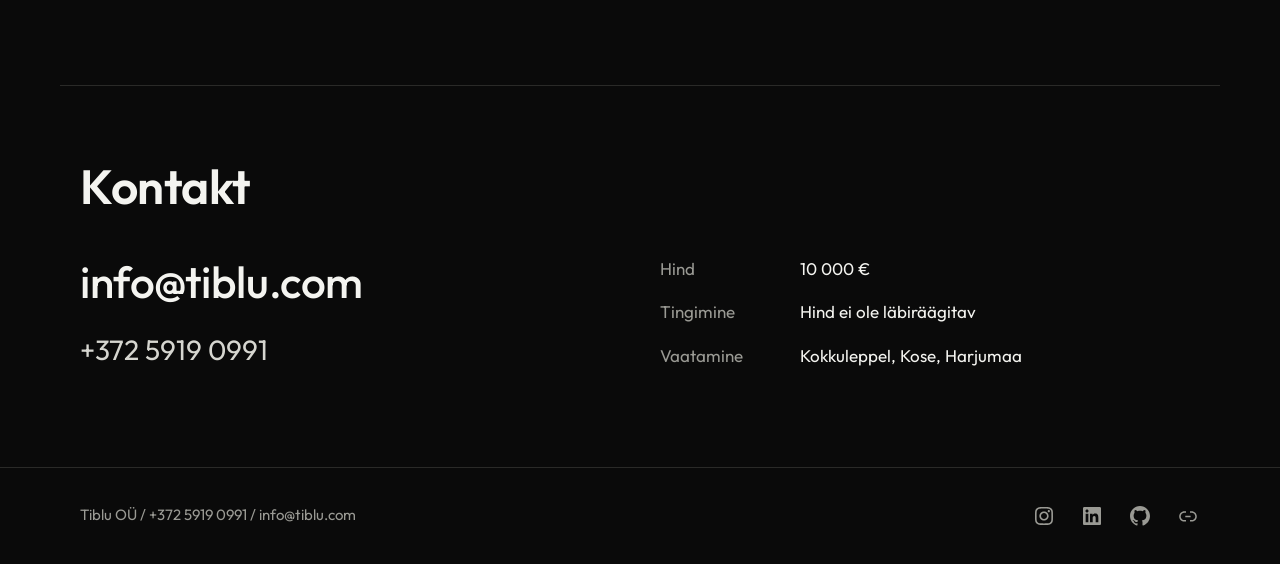
==== commit 73930461: "Add English versions of the homepage and VW T2B sale page - en.html and vw-transporter-t2b-1978-rest" ====
--- a/muua-vw-transporter-t2b-1978-restomod.html
+++ b/muua-vw-transporter-t2b-1978-restomod.html
@@ -15,9 +15,13 @@
 <title>Müüa - VW Transporter T2B (1978) restomod - Subaru EJ25 129kw NA</title>
 <meta name="description" content="Müüa VW Transporter T2B (1978) restomod Subaru EJ25 2.5L 129 kW vabalthingava mootoriga. Sõidab omal jalal, lõpetamata projekt, kaasas palju varuosi. Hind 10 000 €.">
 <link rel="canonical" href="https://tiblu.com/muua-vw-transporter-t2b-1978-restomod.html">
+<link rel="alternate" hreflang="et" href="https://tiblu.com/muua-vw-transporter-t2b-1978-restomod.html">
+<link rel="alternate" hreflang="en" href="https://tiblu.com/vw-transporter-t2b-1978-restomod-for-sale.html">
+<link rel="alternate" hreflang="x-default" href="https://tiblu.com/muua-vw-transporter-t2b-1978-restomod.html">
 <meta property="og:type" content="product">
 <meta property="og:site_name" content="Tiblu OÜ">
 <meta property="og:locale" content="et_EE">
+<meta property="og:locale:alternate" content="en_US">
 <meta property="og:url" content="https://tiblu.com/muua-vw-transporter-t2b-1978-restomod.html">
 <meta property="og:title" content="Müüa: VW Transporter T2B (1978) restomod – Subaru EJ25 129 kW">
 <meta property="og:description" content="Sõidab omal jalal, lõpetamata projekt, kaasas palju varuosi. Hind 10 000 €, ei ole läbiräägitav.">
@@ -79,14 +83,20 @@
 <body>
 
 <header class="site-header">
-  <div class="wrap header-inner">
+  <div class="wrap header-inner has-lang">
     <a class="logo" href="/">TIBLU</a>
+    <div class="header-actions">
     <nav class="main-nav" aria-label="Peamenüü">
       <a href="/#teenused">Teenused</a>
       <a href="/#projektid">Projektid</a>
       <a href="#kontakt">Kontakt</a>
       <a class="icon-link" href="https://instagram.com/vanaisaautod" aria-label="Instagram"><svg width="24" height="24" viewBox="0 0 24 24" fill="currentColor" aria-hidden="true" focusable="false"><path d="M12,4.622c2.403,0,2.688,0.009,3.637,0.052c0.877,0.04,1.354,0.187,1.671,0.31c0.42,0.163,0.72,0.358,1.035,0.673 c0.315,0.315,0.51,0.615,0.673,1.035c0.123,0.317,0.27,0.794,0.31,1.671c0.043,0.949,0.052,1.234,0.052,3.637 s-0.009,2.688-0.052,3.637c-0.04,0.877-0.187,1.354-0.31,1.671c-0.163,0.42-0.358,0.72-0.673,1.035 c-0.315,0.315-0.615,0.51-1.035,0.673c-0.317,0.123-0.794,0.27-1.671,0.31c-0.949,0.043-1.233,0.052-3.637,0.052 s-2.688-0.009-3.637-0.052c-0.877-0.04-1.354-0.187-1.671-0.31c-0.42-0.163-0.72-0.358-1.035-0.673 c-0.315-0.315-0.51-0.615-0.673-1.035c-0.123-0.317-0.27-0.794-0.31-1.671C4.631,14.688,4.622,14.403,4.622,12 s0.009-2.688,0.052-3.637c0.04-0.877,0.187-1.354,0.31-1.671c0.163-0.42,0.358-0.72,0.673-1.035 c0.315-0.315,0.615-0.51,1.035-0.673c0.317-0.123,0.794-0.27,1.671-0.31C9.312,4.631,9.597,4.622,12,4.622 M12,3 C9.556,3,9.249,3.01,8.289,3.054C7.331,3.098,6.677,3.25,6.105,3.472C5.513,3.702,5.011,4.01,4.511,4.511 c-0.5,0.5-0.808,1.002-1.038,1.594C3.25,6.677,3.098,7.331,3.054,8.289C3.01,9.249,3,9.556,3,12c0,2.444,0.01,2.751,0.054,3.711 c0.044,0.958,0.196,1.612,0.418,2.185c0.23,0.592,0.538,1.094,1.038,1.594c0.5,0.5,1.002,0.808,1.594,1.038 c0.572,0.222,1.227,0.375,2.185,0.418C9.249,20.99,9.556,21,12,21s2.751-0.01,3.711-0.054c0.958-0.044,1.612-0.196,2.185-0.418 c0.592-0.23,1.094-0.538,1.594-1.038c0.5-0.5,0.808-1.002,1.038-1.594c0.222-0.572,0.375-1.227,0.418-2.185 C20.99,14.751,21,14.444,21,12s-0.01-2.751-0.054-3.711c-0.044-0.958-0.196-1.612-0.418-2.185c-0.23-0.592-0.538-1.094-1.038-1.594 c-0.5-0.5-1.002-0.808-1.594-1.038c-0.572-0.222-1.227-0.375-2.185-0.418C14.751,3.01,14.444,3,12,3L12,3z M12,7.378 c-2.552,0-4.622,2.069-4.622,4.622S9.448,16.622,12,16.622s4.622-2.069,4.622-4.622S14.552,7.378,12,7.378z M12,15 c-1.657,0-3-1.343-3-3s1.343-3,3-3s3,1.343,3,3S13.657,15,12,15z M16.804,6.116c-0.596,0-1.08,0.484-1.08,1.08 s0.484,1.08,1.08,1.08c0.596,0,1.08-0.484,1.08-1.08S17.401,6.116,16.804,6.116z"></path></svg></a>
     </nav>
+    <nav class="lang-switch" aria-label="Keel / Language">
+      <a href="muua-vw-transporter-t2b-1978-restomod.html" lang="et" hreflang="et" aria-current="page" title="Eesti keeles">ET</a>
+      <a href="vw-transporter-t2b-1978-restomod-for-sale.html" lang="en" hreflang="en" title="In English">EN</a>
+    </nav>
+    </div>
   </div>
 </header>
 
--- a/styles.css
+++ b/styles.css
@@ -55,6 +55,13 @@
 }
 .main-nav .icon-link svg { width: 22px; height: 22px; }
 
+/* Language switch (sale page) */
+.header-actions { display: flex; align-items: center; gap: 32px; }
+.lang-switch { display: flex; height: 44px; padding: 3px; border: 1px solid var(--line-strong); border-radius: 6px; font-size: 14px; font-weight: 600; letter-spacing: 0.08em; }
+.lang-switch a { display: flex; align-items: center; justify-content: center; min-width: 44px; padding: 0 10px; border-radius: 4px; color: var(--muted); }
+.lang-switch a:hover { color: var(--fg); }
+.lang-switch a[aria-current="page"] { background: var(--accent); color: var(--bg); }
+
 /* Sections */
 .section { margin-top: 144px; padding-top: 72px; border-top: 1px solid var(--line); display: flex; flex-direction: column; gap: 40px; }
 .section-first { margin-top: 0; padding-top: 96px; border-top: 0; gap: 48px; }
@@ -220,6 +227,11 @@
   .main-nav { gap: 16px; font-size: 15px; }
   .main-nav .icon-link { margin: 0 -11px 0 -8px; }
 
+  /* Logo + language switch on the first row, menu below */
+  .header-inner.has-lang { height: auto; display: grid; grid-template-columns: 1fr auto; grid-template-rows: 64px auto; align-items: center; padding-bottom: 6px; }
+  .has-lang .header-actions { display: contents; }
+  .has-lang .main-nav { grid-column: 1 / -1; grid-row: 2; }
+
   .section { margin-top: 96px; padding-top: 48px; gap: 28px; }
   .section-first { margin-top: 0; padding-top: 48px; gap: 32px; }
   .section h1, .section h2 { font-size: 36px; }
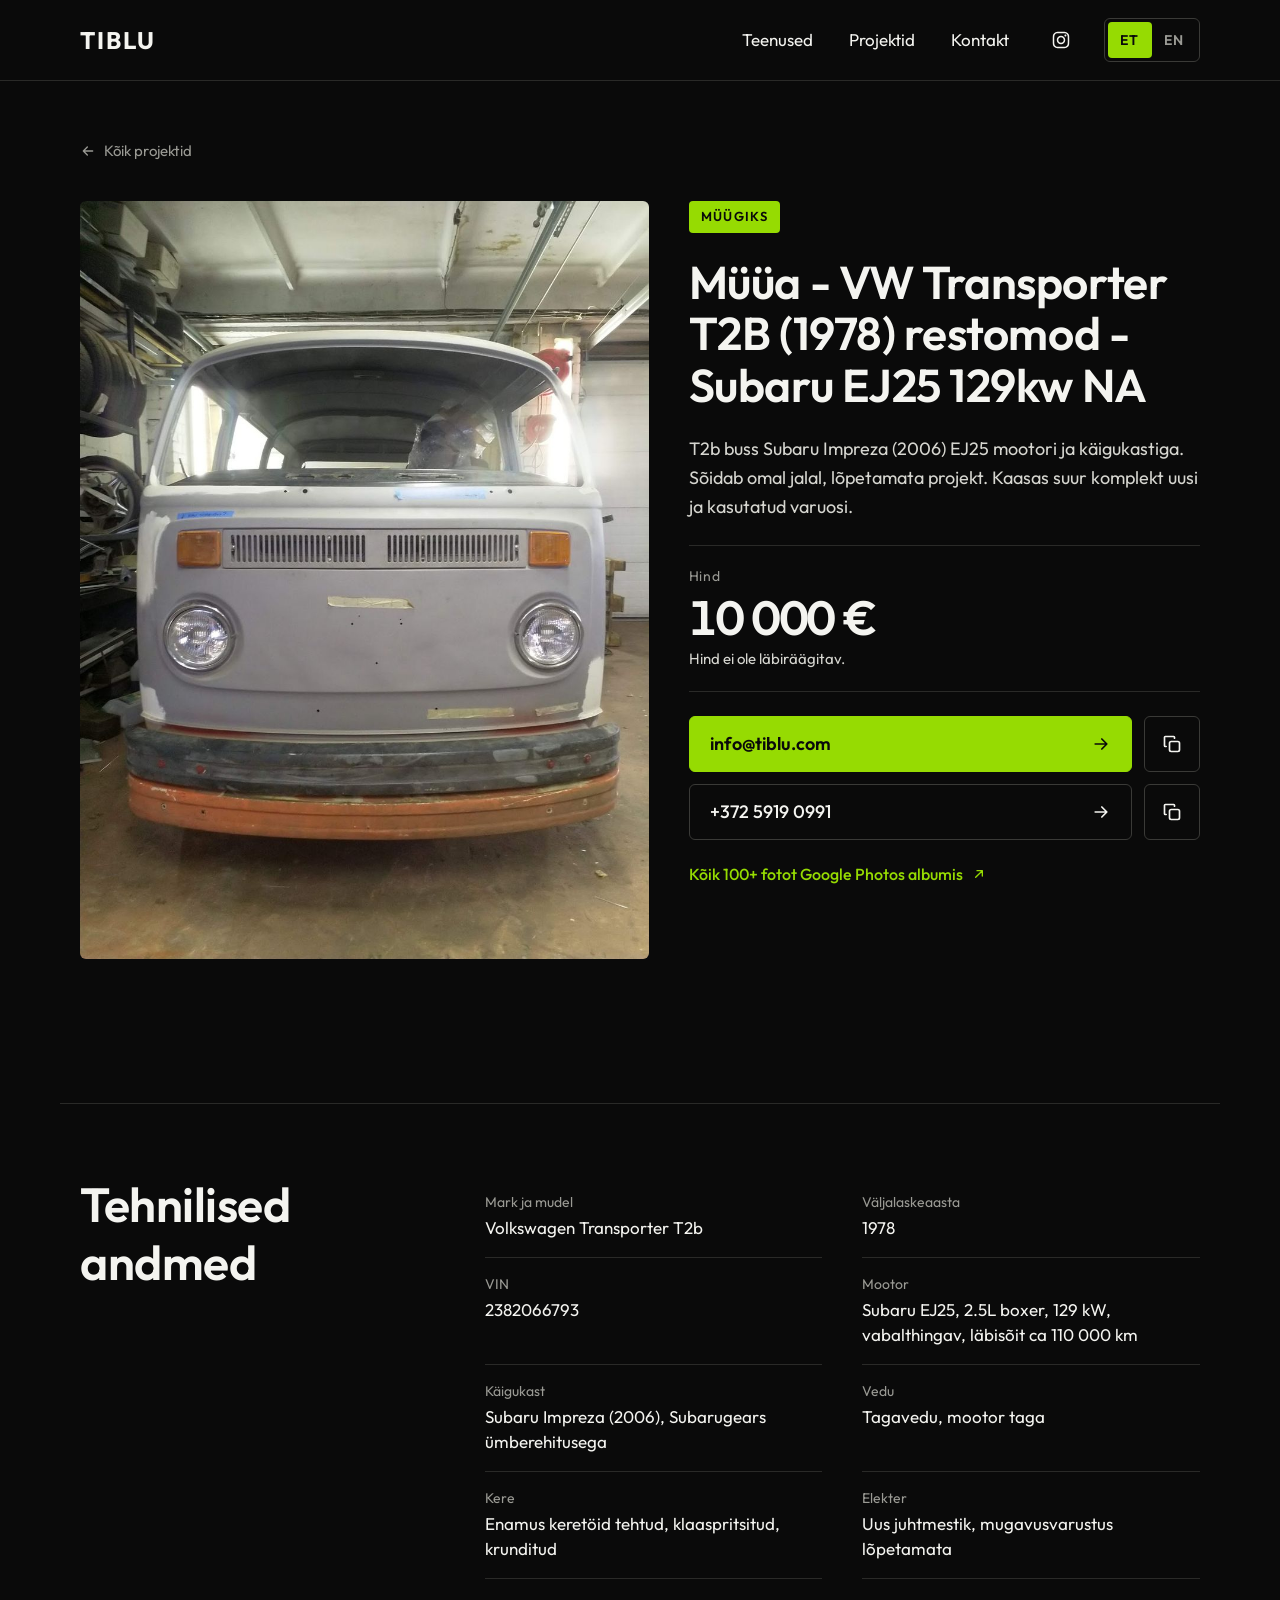
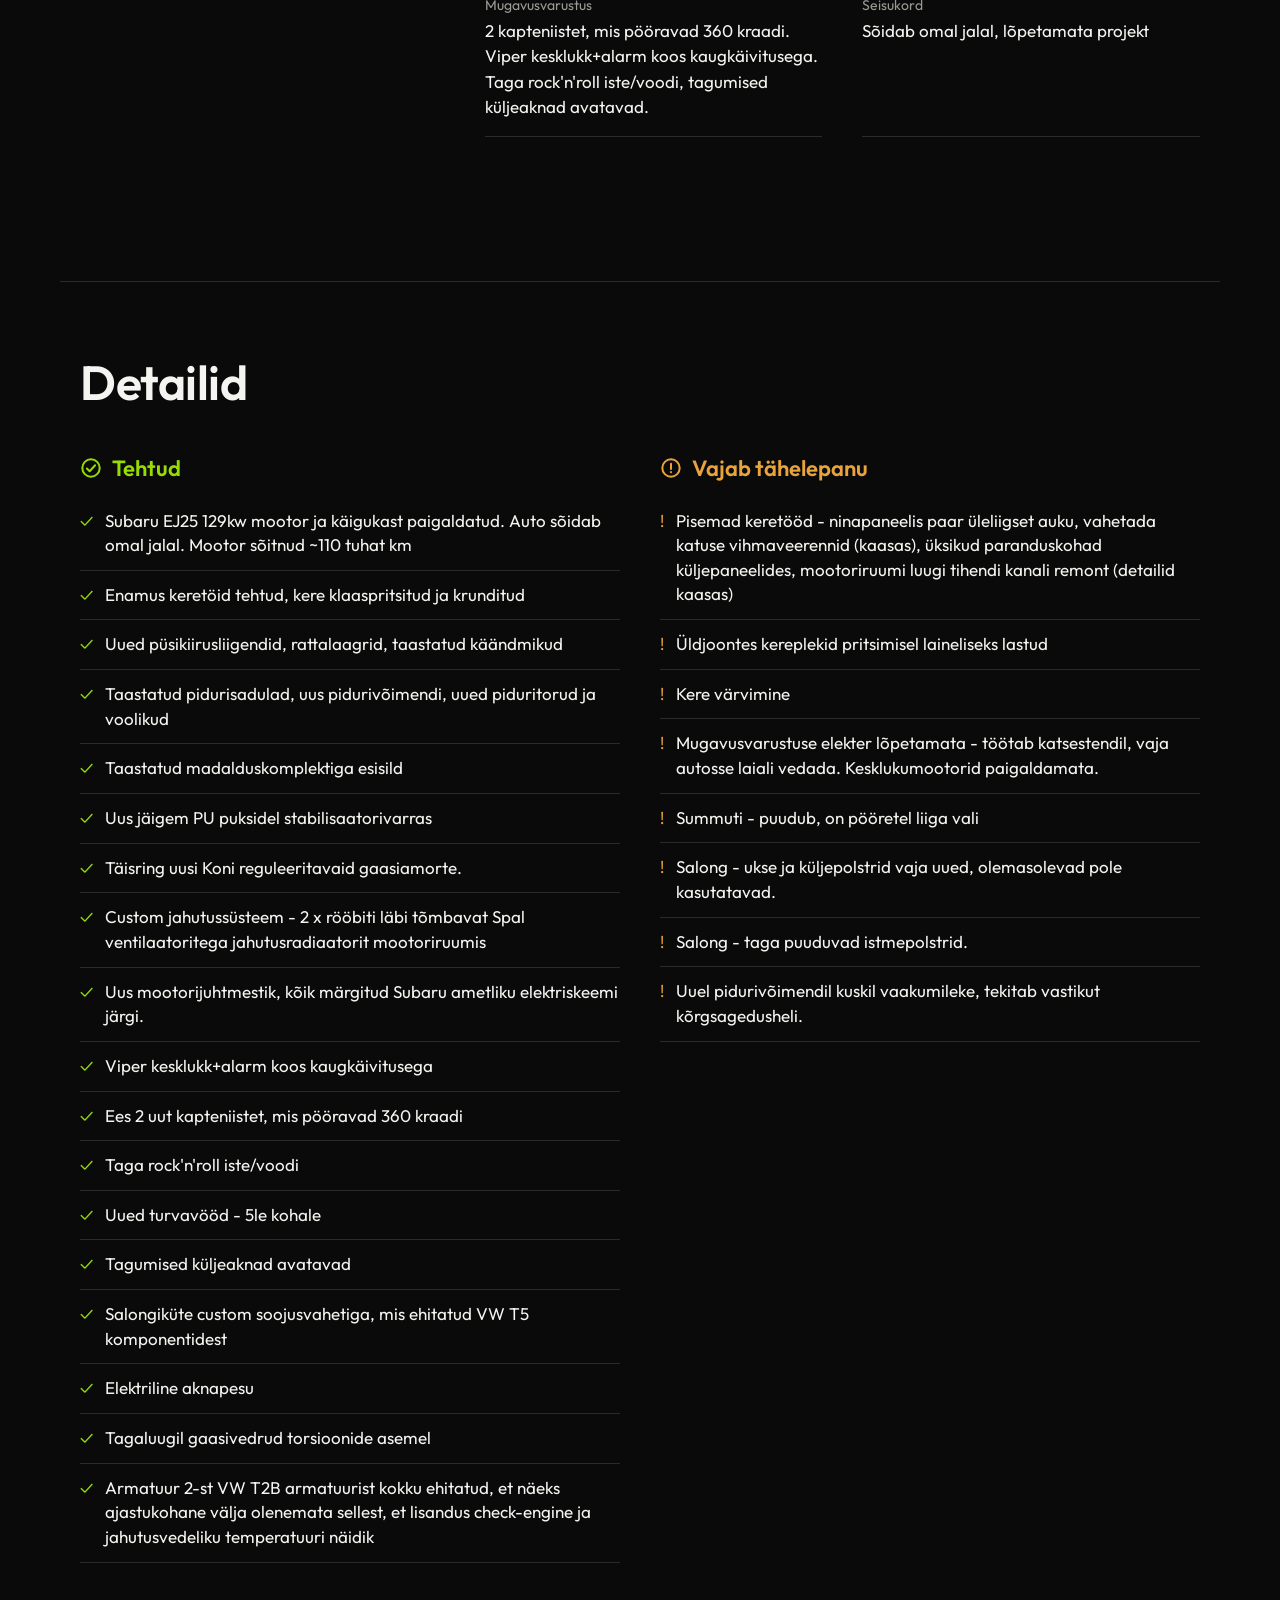
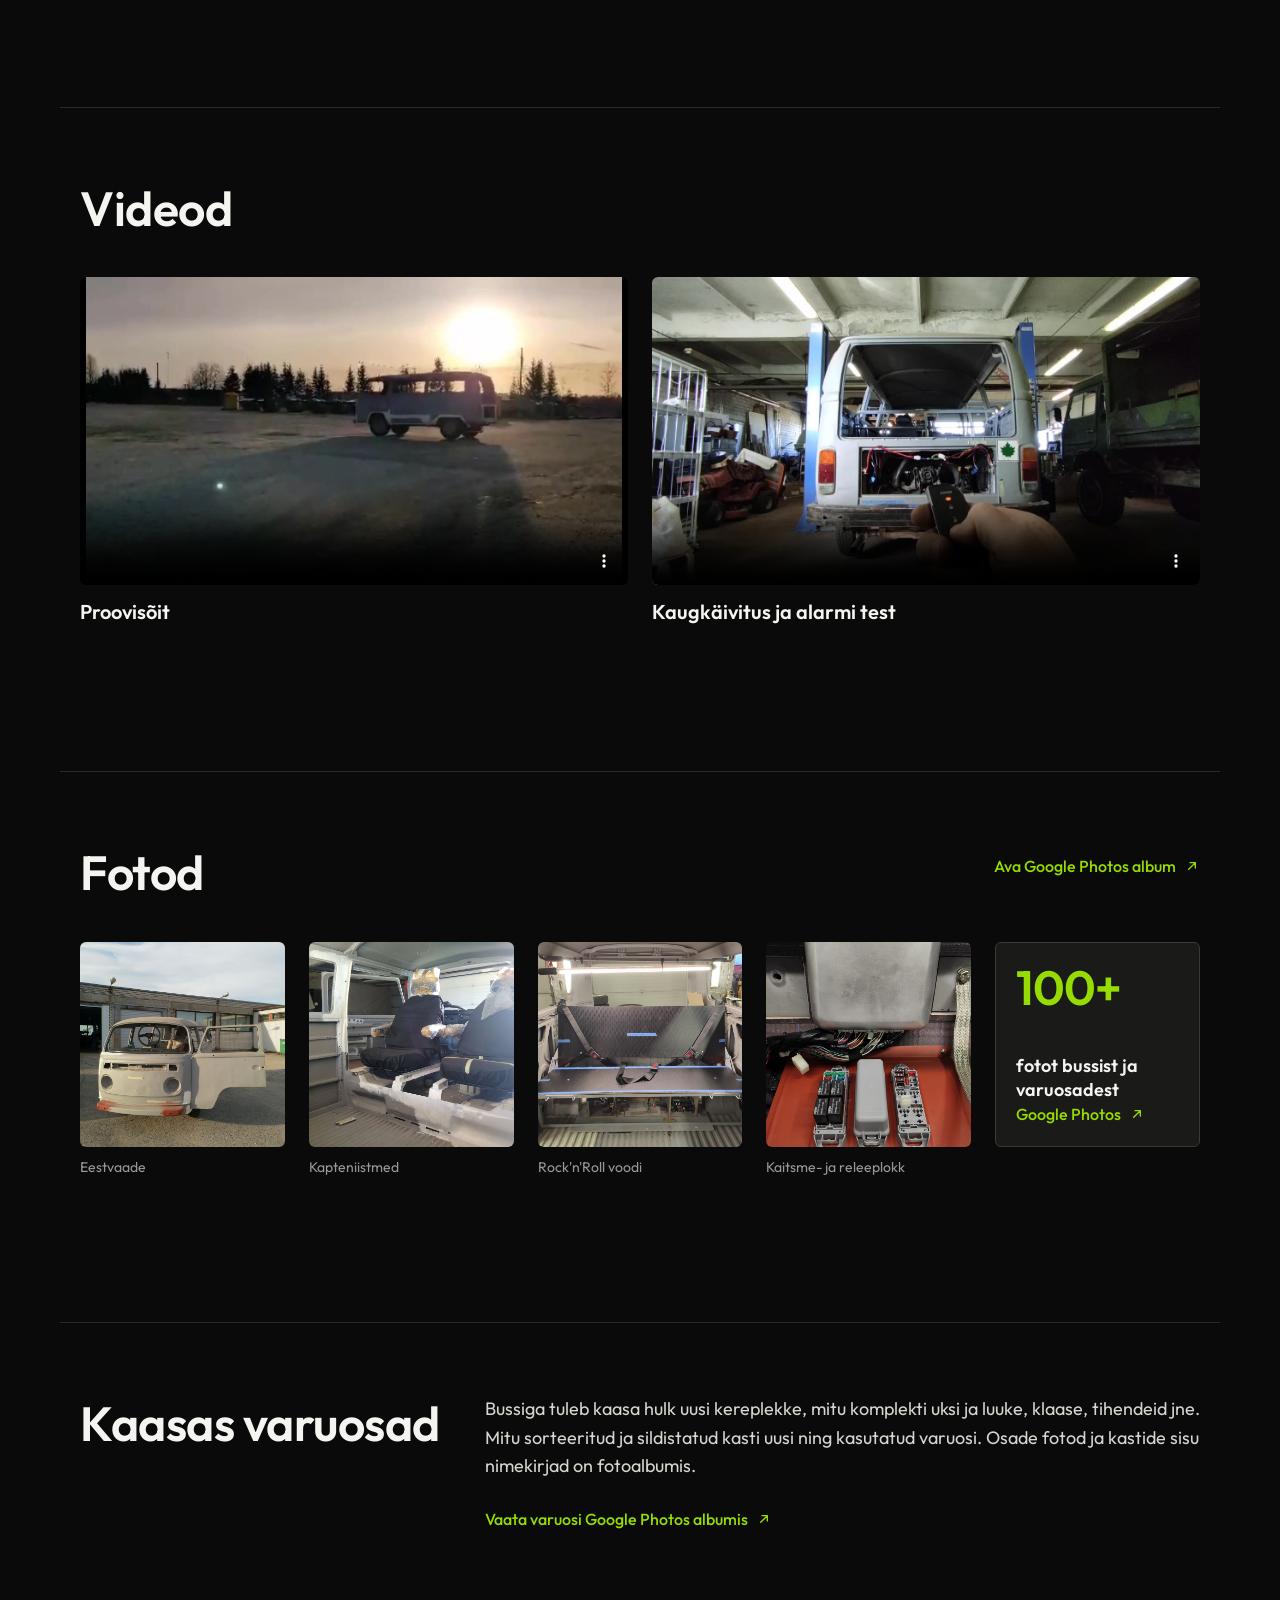
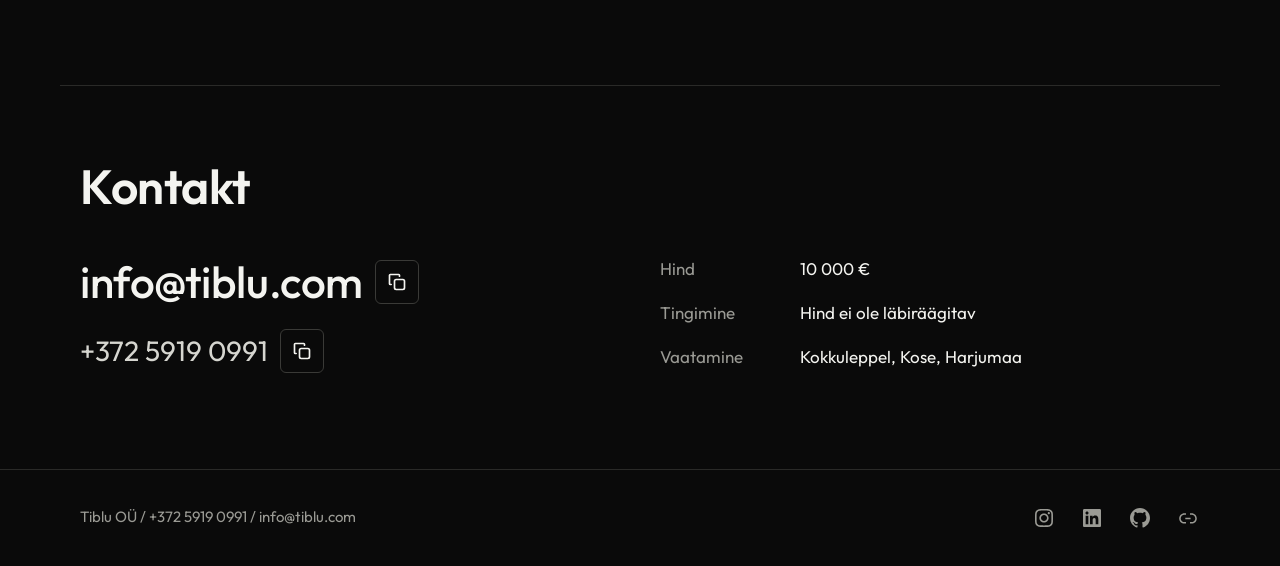
==== commit 9689c9b7: "Make phone number and email copyable on VW T2B sale pages Add copy buttons next to the phone number " ====
--- a/muua-vw-transporter-t2b-1978-restomod.html
+++ b/muua-vw-transporter-t2b-1978-restomod.html
@@ -45,6 +45,7 @@
 <link rel="preconnect" href="https://fonts.gstatic.com" crossorigin>
 <link rel="stylesheet" href="https://fonts.googleapis.com/css2?family=Outfit:wght@400;500;600;700&amp;display=swap">
 <link rel="stylesheet" href="styles.css">
+<script src="copy.js" defer></script>
 <script type="application/ld+json">
 {
   "@context": "https://schema.org",
@@ -121,8 +122,14 @@
         </div>
 
         <div class="cta">
-          <a class="button button-primary" href="mailto:info@tiblu.com?subject=VW%20Transporter%20T2B%20(1978)%20restomod">info@tiblu.com<svg width="20" height="20" viewBox="0 0 24 24" fill="none" stroke="currentColor" stroke-width="2" stroke-linecap="round" stroke-linejoin="round" aria-hidden="true" focusable="false"><path d="M5 12h14M13 6l6 6-6 6"></path></svg></a>
-          <a class="button" href="tel:+37259190991">+372 5919 0991<svg width="20" height="20" viewBox="0 0 24 24" fill="none" stroke="currentColor" stroke-width="2" stroke-linecap="round" stroke-linejoin="round" aria-hidden="true" focusable="false"><path d="M5 12h14M13 6l6 6-6 6"></path></svg></a>
+          <div class="copy-row">
+            <a class="button button-primary" href="mailto:info@tiblu.com?subject=VW%20Transporter%20T2B%20(1978)%20restomod" draggable="false">info@tiblu.com<svg width="20" height="20" viewBox="0 0 24 24" fill="none" stroke="currentColor" stroke-width="2" stroke-linecap="round" stroke-linejoin="round" aria-hidden="true" focusable="false"><path d="M5 12h14M13 6l6 6-6 6"></path></svg></a>
+            <button type="button" class="copy-button" data-copy="info@tiblu.com" aria-label="Kopeeri e-posti aadress" title="Kopeeri e-posti aadress" hidden><svg width="20" height="20" viewBox="0 0 24 24" fill="none" stroke="currentColor" stroke-width="2" stroke-linecap="round" stroke-linejoin="round" aria-hidden="true" focusable="false"><rect x="9" y="9" width="12" height="12" rx="2"></rect><path d="M5 15H4a1 1 0 0 1-1-1V4a1 1 0 0 1 1-1h10a1 1 0 0 1 1 1v1"></path></svg></button>
+          </div>
+          <div class="copy-row">
+            <a class="button" href="tel:+37259190991" draggable="false">+372 5919 0991<svg width="20" height="20" viewBox="0 0 24 24" fill="none" stroke="currentColor" stroke-width="2" stroke-linecap="round" stroke-linejoin="round" aria-hidden="true" focusable="false"><path d="M5 12h14M13 6l6 6-6 6"></path></svg></a>
+            <button type="button" class="copy-button" data-copy="+372 5919 0991" aria-label="Kopeeri telefoninumber" title="Kopeeri telefoninumber" hidden><svg width="20" height="20" viewBox="0 0 24 24" fill="none" stroke="currentColor" stroke-width="2" stroke-linecap="round" stroke-linejoin="round" aria-hidden="true" focusable="false"><rect x="9" y="9" width="12" height="12" rx="2"></rect><path d="M5 15H4a1 1 0 0 1-1-1V4a1 1 0 0 1 1-1h10a1 1 0 0 1 1 1v1"></path></svg></button>
+          </div>
           <a class="arrow-link" href="https://photos.app.goo.gl/4qUQfoAeT7dQmYuS6" target="_blank" rel="noopener">Kõik 100+ fotot Google Photos albumis<svg width="16" height="16" viewBox="0 0 24 24" fill="none" stroke="currentColor" stroke-width="2" stroke-linecap="round" stroke-linejoin="round" aria-hidden="true" focusable="false"><path d="M7 17L17 7M9 7h8v8"></path></svg></a>
         </div>
       </div>
@@ -249,8 +256,14 @@
     <h2>Kontakt</h2>
     <div class="contact">
       <div class="contact-main">
-        <a class="contact-email" href="mailto:info@tiblu.com?subject=VW%20Transporter%20T2B%20(1978)%20restomod">info@tiblu.com</a>
-        <a class="contact-phone" href="tel:+37259190991">+372 5919 0991</a>
+        <div class="copy-row">
+          <a class="contact-email" href="mailto:info@tiblu.com?subject=VW%20Transporter%20T2B%20(1978)%20restomod" draggable="false">info@tiblu.com</a>
+          <button type="button" class="copy-button copy-button-small" data-copy="info@tiblu.com" aria-label="Kopeeri e-posti aadress" title="Kopeeri e-posti aadress" hidden><svg width="20" height="20" viewBox="0 0 24 24" fill="none" stroke="currentColor" stroke-width="2" stroke-linecap="round" stroke-linejoin="round" aria-hidden="true" focusable="false"><rect x="9" y="9" width="12" height="12" rx="2"></rect><path d="M5 15H4a1 1 0 0 1-1-1V4a1 1 0 0 1 1-1h10a1 1 0 0 1 1 1v1"></path></svg></button>
+        </div>
+        <div class="copy-row">
+          <a class="contact-phone" href="tel:+37259190991" draggable="false">+372 5919 0991</a>
+          <button type="button" class="copy-button copy-button-small" data-copy="+372 5919 0991" aria-label="Kopeeri telefoninumber" title="Kopeeri telefoninumber" hidden><svg width="20" height="20" viewBox="0 0 24 24" fill="none" stroke="currentColor" stroke-width="2" stroke-linecap="round" stroke-linejoin="round" aria-hidden="true" focusable="false"><rect x="9" y="9" width="12" height="12" rx="2"></rect><path d="M5 15H4a1 1 0 0 1-1-1V4a1 1 0 0 1 1-1h10a1 1 0 0 1 1 1v1"></path></svg></button>
+        </div>
       </div>
       <dl class="contact-details">
         <dt>Hind</dt><dd>10 000 €</dd>
--- a/styles.css
+++ b/styles.css
@@ -167,6 +167,23 @@
 .button-primary { background: var(--accent); border-color: var(--accent); color: var(--bg); font-weight: 600; }
 .button-primary:hover { background: var(--fg); border-color: var(--fg); color: var(--bg); }
 
+/* Phone number / email + copy button (sale pages, copy.js) */
+.copy-row { display: flex; align-items: center; gap: 12px; }
+.copy-row > a { min-width: 0; }
+.copy-row > .button { flex: 1; }
+/* Let visitors drag-select the number/email inside the link (copy.js stops the click after a selection). */
+a[draggable="false"] { -webkit-user-drag: none; user-select: text; -webkit-user-select: text; }
+.copy-button {
+  flex: none; display: flex; align-items: center; justify-content: center;
+  width: 56px; height: 56px; padding: 0; border-radius: 6px; border: 1px solid var(--line-strong);
+  background: none; color: var(--fg); cursor: pointer;
+}
+.copy-button[hidden] { display: none; }
+.copy-button:hover { color: var(--accent); }
+.copy-button.is-copied { color: var(--accent); border-color: var(--accent); }
+.copy-button-small { width: 44px; height: 44px; }
+.sr-only { position: absolute; width: 1px; height: 1px; padding: 0; margin: -1px; overflow: hidden; clip: rect(0 0 0 0); white-space: nowrap; border: 0; }
+
 .section-split { flex-direction: row; flex-wrap: wrap; gap: 32px 40px; }
 .section-split > h2 { flex: 1 1 300px; }
 .section-split > :not(h2) { flex: 2.4 1 560px; min-width: 0; }
